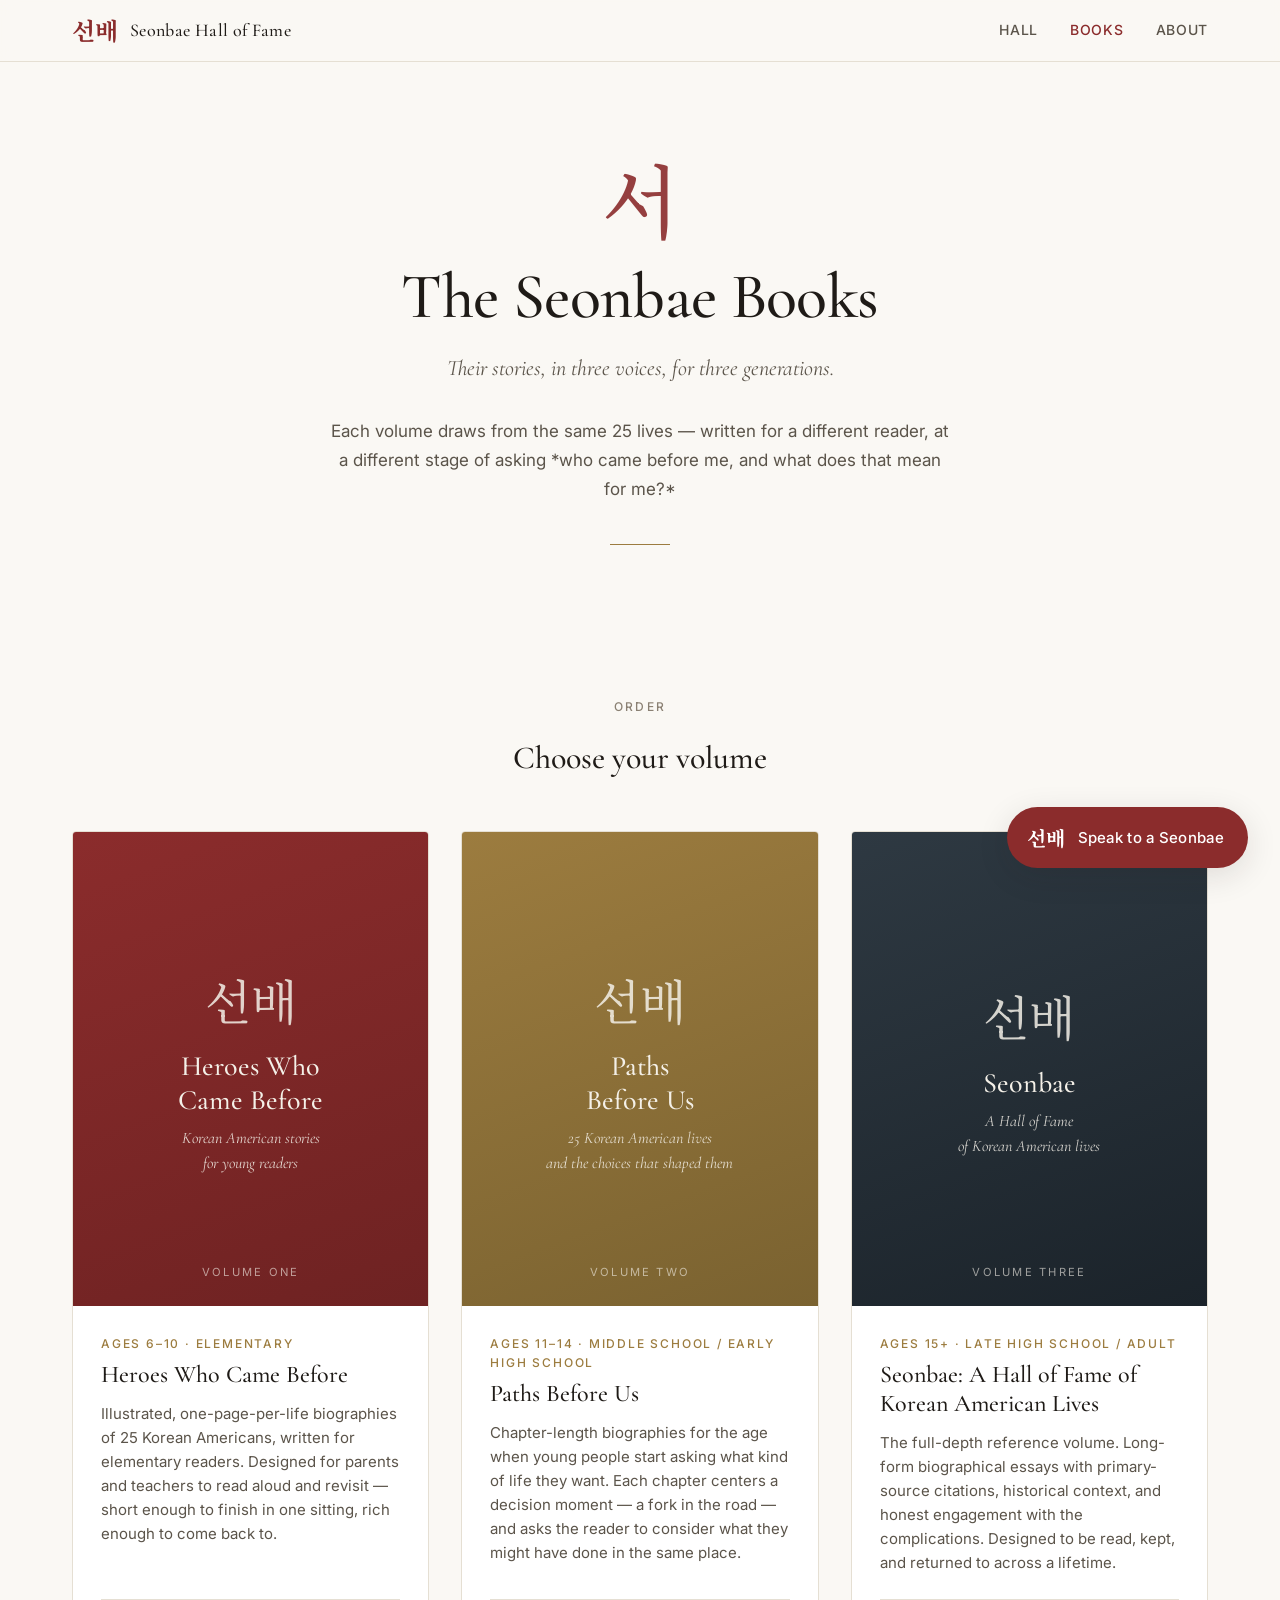
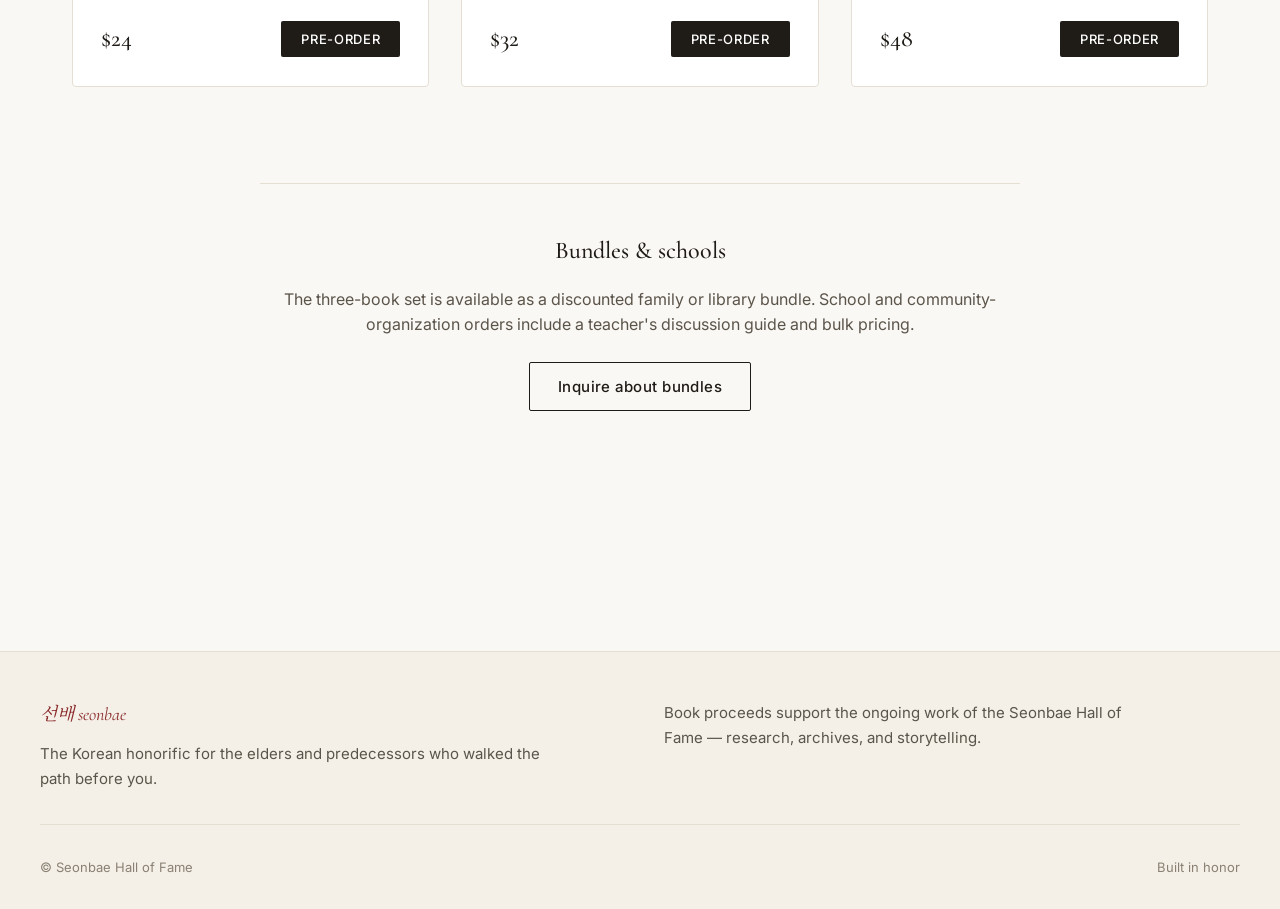
==== books.html @ a03e662c "Add proof-of-concept website: Hall, profiles, books, chat Vanilla HTML/CSS/JS — no build step, deplo" ====
<!DOCTYPE html>
<html lang="en">
<head>
  <meta charset="UTF-8" />
  <meta name="viewport" content="width=device-width, initial-scale=1.0" />
  <title>Books — Seonbae Hall of Fame</title>
  <link rel="preconnect" href="https://fonts.googleapis.com">
  <link rel="preconnect" href="https://fonts.gstatic.com" crossorigin>
  <link href="https://fonts.googleapis.com/css2?family=Cormorant+Garamond:wght@400;500;600;700&family=Inter:wght@400;500;600&family=Noto+Serif+KR:wght@500;700&display=swap" rel="stylesheet">
  <link rel="stylesheet" href="css/styles.css" />
</head>
<body>
  <header class="site-header">
    <div class="header-inner">
      <div class="brand">
        <span class="brand-mark">선배</span>
        <span class="brand-name"><a href="index.html">Seonbae Hall of Fame</a></span>
      </div>
      <nav class="nav">
        <a href="index.html">Hall</a>
        <a href="books.html" class="active">Books</a>
        <a href="index.html#about">About</a>
      </nav>
    </div>
  </header>

  <main>
    <section class="hero">
      <div class="hero-mark">서</div>
      <h1 class="hero-title">The Seonbae Books</h1>
      <p class="hero-subtitle">Their stories, in three voices, for three generations.</p>
      <p class="hero-intro">
        Each volume draws from the same 25 lives — written for a different reader, at a different stage of asking *who came before me, and what does that mean for me?*
      </p>
      <hr class="hero-divider" />
    </section>

    <section class="section">
      <div class="section-label">Order</div>
      <h2 class="section-title">Choose your volume</h2>

      <div class="books-grid">
        <article class="book-card">
          <div class="book-cover book-cover-1">
            <div class="book-cover-mark">선배</div>
            <div class="book-cover-title">Heroes Who<br/>Came Before</div>
            <div class="book-cover-subtitle">Korean American stories<br/>for young readers</div>
            <div class="book-cover-volume">Volume One</div>
          </div>
          <div class="book-body">
            <div class="book-audience">Ages 6–10 · Elementary</div>
            <h3 class="book-title">Heroes Who Came Before</h3>
            <p class="book-description">
              Illustrated, one-page-per-life biographies of 25 Korean Americans, written for elementary readers. Designed for parents and teachers to read aloud and revisit — short enough to finish in one sitting, rich enough to come back to.
            </p>
            <div class="book-footer">
              <div class="book-price">$24</div>
              <button class="book-buy" onclick="alert('Pre-order coming soon. This is a proof-of-concept demo.')">Pre-order</button>
            </div>
          </div>
        </article>

        <article class="book-card">
          <div class="book-cover book-cover-2">
            <div class="book-cover-mark">선배</div>
            <div class="book-cover-title">Paths<br/>Before Us</div>
            <div class="book-cover-subtitle">25 Korean American lives<br/>and the choices that shaped them</div>
            <div class="book-cover-volume">Volume Two</div>
          </div>
          <div class="book-body">
            <div class="book-audience">Ages 11–14 · Middle school / Early high school</div>
            <h3 class="book-title">Paths Before Us</h3>
            <p class="book-description">
              Chapter-length biographies for the age when young people start asking what kind of life they want. Each chapter centers a decision moment — a fork in the road — and asks the reader to consider what they might have done in the same place.
            </p>
            <div class="book-footer">
              <div class="book-price">$32</div>
              <button class="book-buy" onclick="alert('Pre-order coming soon. This is a proof-of-concept demo.')">Pre-order</button>
            </div>
          </div>
        </article>

        <article class="book-card">
          <div class="book-cover book-cover-3">
            <div class="book-cover-mark">선배</div>
            <div class="book-cover-title">Seonbae</div>
            <div class="book-cover-subtitle">A Hall of Fame<br/>of Korean American lives</div>
            <div class="book-cover-volume">Volume Three</div>
          </div>
          <div class="book-body">
            <div class="book-audience">Ages 15+ · Late high school / Adult</div>
            <h3 class="book-title">Seonbae: A Hall of Fame of Korean American Lives</h3>
            <p class="book-description">
              The full-depth reference volume. Long-form biographical essays with primary-source citations, historical context, and honest engagement with the complications. Designed to be read, kept, and returned to across a lifetime.
            </p>
            <div class="book-footer">
              <div class="book-price">$48</div>
              <button class="book-buy" onclick="alert('Pre-order coming soon. This is a proof-of-concept demo.')">Pre-order</button>
            </div>
          </div>
        </article>
      </div>
    </section>

    <section class="section" style="padding-top:0;">
      <div style="max-width:760px;margin:0 auto;text-align:center;padding:3rem 0;border-top:1px solid var(--border);">
        <h2 class="section-title" style="font-size:1.5rem;margin-bottom:1rem;">Bundles & schools</h2>
        <p style="color:var(--text-secondary);margin-bottom:1.5rem;">
          The three-book set is available as a discounted family or library bundle. School and community-organization orders include a teacher's discussion guide and bulk pricing.
        </p>
        <button class="btn btn-outline" onclick="alert('Bundle and bulk inquiry form coming soon. This is a proof-of-concept demo.')">Inquire about bundles</button>
      </div>
    </section>
  </main>

  <footer class="site-footer">
    <div class="footer-inner">
      <div>
        <div class="footer-meaning">선배 <em>seonbae</em></div>
        <p class="footer-about">
          The Korean honorific for the elders and predecessors who walked the path before you.
        </p>
      </div>
      <div>
        <p class="footer-about">
          Book proceeds support the ongoing work of the Seonbae Hall of Fame — research, archives, and storytelling.
        </p>
      </div>
    </div>
    <div class="footer-bottom">
      <span>© Seonbae Hall of Fame</span>
      <span>Built in honor</span>
    </div>
  </footer>

  <script src="js/dom.js"></script>
  <script src="js/profiles-data.js"></script>
  <script src="js/chat-data.js"></script>
  <script src="js/chat.js"></script>
</body>
</html>
---- css/styles.css ----
/* Seonbae Hall of Fame — main stylesheet */

:root {
  --bg: #FAF8F4;
  --bg-card: #FFFFFF;
  --bg-elevated: #F4F0E8;
  --text-primary: #1F1B17;
  --text-secondary: #5B544A;
  --text-tertiary: #8A8073;
  --accent: #8B2C2C;
  --accent-soft: #B8856D;
  --gold: #9C7C3F;
  --gold-soft: #C7A867;
  --border: #E5DFD3;
  --border-strong: #C9C0AE;
  --shadow: 0 2px 8px rgba(31, 27, 23, 0.06);
  --shadow-strong: 0 8px 32px rgba(31, 27, 23, 0.12);

  --serif: 'Cormorant Garamond', 'Noto Serif KR', Georgia, serif;
  --sans: 'Inter', -apple-system, BlinkMacSystemFont, 'Helvetica Neue', sans-serif;
  --korean: 'Noto Serif KR', 'Cormorant Garamond', serif;

  --container-max: 1200px;
  --container-narrow: 760px;
}

* {
  box-sizing: border-box;
  margin: 0;
  padding: 0;
}

html {
  scroll-behavior: smooth;
}

body {
  background: var(--bg);
  color: var(--text-primary);
  font-family: var(--sans);
  font-size: 16px;
  line-height: 1.6;
  -webkit-font-smoothing: antialiased;
}

a {
  color: var(--accent);
  text-decoration: none;
  transition: color 0.2s ease;
}

a:hover {
  color: var(--gold);
}

img {
  max-width: 100%;
  display: block;
}

/* ===================
   Header / Navigation
   =================== */

.site-header {
  position: sticky;
  top: 0;
  z-index: 10;
  background: rgba(250, 248, 244, 0.92);
  backdrop-filter: blur(8px);
  border-bottom: 1px solid var(--border);
}

.header-inner {
  max-width: var(--container-max);
  margin: 0 auto;
  padding: 1rem 2rem;
  display: flex;
  align-items: center;
  justify-content: space-between;
}

.brand {
  display: flex;
  align-items: center;
  gap: 0.75rem;
}

.brand-mark {
  font-family: var(--korean);
  font-size: 1.5rem;
  font-weight: 700;
  color: var(--accent);
  line-height: 1;
}

.brand-name {
  font-family: var(--serif);
  font-weight: 500;
  font-size: 1.125rem;
  letter-spacing: 0.02em;
  color: var(--text-primary);
}

.brand-name a {
  color: inherit;
}

.nav {
  display: flex;
  gap: 2rem;
  align-items: center;
}

.nav a {
  font-size: 0.875rem;
  font-weight: 500;
  letter-spacing: 0.05em;
  text-transform: uppercase;
  color: var(--text-secondary);
}

.nav a:hover,
.nav a.active {
  color: var(--accent);
}

/* ===========
   Hero / page
   =========== */

.hero {
  text-align: center;
  padding: 6rem 2rem 4rem;
  max-width: var(--container-narrow);
  margin: 0 auto;
  position: relative;
}

.hero-mark {
  font-family: var(--korean);
  font-size: 5rem;
  font-weight: 500;
  color: var(--accent);
  opacity: 0.9;
  line-height: 1;
  margin-bottom: 1.5rem;
  display: inline-block;
}

.hero-title {
  font-family: var(--serif);
  font-size: clamp(2.5rem, 5vw, 4rem);
  font-weight: 500;
  line-height: 1.1;
  letter-spacing: -0.01em;
  color: var(--text-primary);
  margin-bottom: 1.25rem;
}

.hero-subtitle {
  font-family: var(--serif);
  font-style: italic;
  font-size: 1.375rem;
  color: var(--text-secondary);
  line-height: 1.5;
  margin-bottom: 2rem;
  font-weight: 400;
}

.hero-intro {
  font-size: 1.0625rem;
  color: var(--text-secondary);
  line-height: 1.7;
  max-width: 620px;
  margin: 0 auto;
}

.hero-divider {
  display: block;
  width: 60px;
  height: 1px;
  background: var(--gold);
  margin: 2.5rem auto;
  border: none;
}

/* ============
   Profile grid
   ============ */

.section {
  max-width: var(--container-max);
  margin: 0 auto;
  padding: 3rem 2rem 6rem;
}

.section-label {
  font-family: var(--sans);
  font-size: 0.75rem;
  letter-spacing: 0.18em;
  text-transform: uppercase;
  color: var(--text-tertiary);
  text-align: center;
  margin-bottom: 1rem;
  font-weight: 500;
}

.section-title {
  font-family: var(--serif);
  font-size: 2rem;
  font-weight: 500;
  text-align: center;
  margin-bottom: 3rem;
  color: var(--text-primary);
}

.profile-grid {
  display: grid;
  grid-template-columns: repeat(auto-fill, minmax(320px, 1fr));
  gap: 1.5rem;
}

.profile-card {
  background: var(--bg-card);
  border: 1px solid var(--border);
  border-radius: 4px;
  padding: 2rem 1.75rem;
  transition: transform 0.25s ease, border-color 0.25s ease, box-shadow 0.25s ease;
  display: flex;
  flex-direction: column;
  cursor: pointer;
  position: relative;
}

.profile-card::before {
  content: '';
  position: absolute;
  top: 0;
  left: 0;
  right: 0;
  height: 2px;
  background: var(--gold);
  opacity: 0;
  transition: opacity 0.25s ease;
}

.profile-card:hover {
  transform: translateY(-3px);
  border-color: var(--gold-soft);
  box-shadow: var(--shadow-strong);
}

.profile-card:hover::before {
  opacity: 1;
}

.card-name {
  font-family: var(--serif);
  font-size: 1.625rem;
  font-weight: 500;
  line-height: 1.15;
  color: var(--text-primary);
  margin-bottom: 0.25rem;
}

.card-korean {
  font-family: var(--korean);
  font-size: 1rem;
  color: var(--text-tertiary);
  margin-bottom: 0.75rem;
  font-weight: 500;
}

.card-meta {
  display: flex;
  gap: 0.75rem;
  align-items: center;
  font-size: 0.8125rem;
  color: var(--text-tertiary);
  margin-bottom: 1rem;
  letter-spacing: 0.02em;
}

.card-dates {
  font-variant-numeric: tabular-nums;
}

.card-meta-divider {
  color: var(--border-strong);
}

.card-frame {
  font-family: var(--serif);
  font-style: italic;
  font-size: 1.0625rem;
  line-height: 1.5;
  color: var(--text-secondary);
  flex-grow: 1;
}

.card-memoriam {
  display: inline-flex;
  align-items: center;
  gap: 0.4rem;
  font-size: 0.7rem;
  letter-spacing: 0.15em;
  text-transform: uppercase;
  color: var(--accent);
  margin-top: 1.25rem;
  padding-top: 1rem;
  border-top: 1px solid var(--border);
  font-weight: 500;
}

.card-memoriam::before {
  content: '†';
  font-size: 0.875rem;
}

/* ===============
   Filter / search
   =============== */

.filters {
  display: flex;
  gap: 0.5rem;
  flex-wrap: wrap;
  justify-content: center;
  margin-bottom: 2.5rem;
}

.filter-btn {
  background: transparent;
  border: 1px solid var(--border-strong);
  padding: 0.5rem 1.125rem;
  font-family: var(--sans);
  font-size: 0.8125rem;
  letter-spacing: 0.05em;
  color: var(--text-secondary);
  cursor: pointer;
  border-radius: 20px;
  transition: all 0.2s ease;
}

.filter-btn:hover {
  border-color: var(--gold);
  color: var(--accent);
}

.filter-btn.active {
  background: var(--accent);
  color: var(--bg-card);
  border-color: var(--accent);
}

/* ============
   Profile page
   ============ */

.profile-page {
  max-width: var(--container-narrow);
  margin: 0 auto;
  padding: 4rem 2rem 6rem;
}

.profile-header {
  text-align: center;
  margin-bottom: 3rem;
  padding-bottom: 2.5rem;
  border-bottom: 1px solid var(--border);
}

.profile-header .hero-mark {
  font-size: 3rem;
  margin-bottom: 1rem;
}

.profile-name {
  font-family: var(--serif);
  font-size: clamp(2.25rem, 5vw, 3.25rem);
  font-weight: 500;
  line-height: 1.1;
  margin-bottom: 0.5rem;
  color: var(--text-primary);
}

.profile-korean {
  font-family: var(--korean);
  font-size: 1.5rem;
  color: var(--text-secondary);
  margin-bottom: 1.5rem;
  font-weight: 500;
}

.profile-meta {
  display: inline-flex;
  align-items: center;
  gap: 0.75rem;
  font-family: var(--sans);
  font-size: 0.875rem;
  color: var(--text-tertiary);
  letter-spacing: 0.04em;
}

.profile-meta-divider {
  color: var(--border-strong);
}

.profile-memoriam {
  margin-top: 1.5rem;
  font-family: var(--serif);
  font-style: italic;
  color: var(--accent);
  font-size: 1rem;
  letter-spacing: 0.05em;
}

.profile-memoriam::before {
  content: '†  ';
}

.profile-content {
  font-size: 1.0625rem;
  line-height: 1.75;
  color: var(--text-primary);
}

.profile-content h1 {
  display: none;
}

.profile-content h2 {
  font-family: var(--serif);
  font-size: 1.5rem;
  font-weight: 600;
  color: var(--text-primary);
  margin: 2.5rem 0 1rem;
  padding-bottom: 0.5rem;
  border-bottom: 1px solid var(--border);
}

.profile-content h2:first-of-type {
  margin-top: 0;
}

.profile-content p {
  margin-bottom: 1.25rem;
}

.profile-content ul {
  margin-bottom: 1.25rem;
  padding-left: 1.25rem;
}

.profile-content li {
  margin-bottom: 0.5rem;
}

.profile-content blockquote {
  border-left: 3px solid var(--gold);
  padding-left: 1.25rem;
  margin: 1.5rem 0;
  font-style: italic;
  color: var(--text-secondary);
}

.profile-content em {
  font-style: italic;
  color: var(--text-secondary);
}

.profile-content strong {
  font-weight: 600;
}

.profile-content a {
  color: var(--accent);
  text-decoration: underline;
  text-decoration-color: var(--border-strong);
  text-underline-offset: 3px;
}

.profile-content a:hover {
  text-decoration-color: var(--accent);
}

.profile-content .profile-memoriam-inline {
  display: none;
}

.profile-nav-back {
  display: inline-flex;
  align-items: center;
  gap: 0.5rem;
  font-family: var(--sans);
  font-size: 0.875rem;
  color: var(--text-secondary);
  margin-bottom: 2rem;
}

.profile-nav-back::before {
  content: '←';
}

.profile-cta {
  margin-top: 4rem;
  padding: 2rem;
  background: var(--bg-elevated);
  border: 1px solid var(--border);
  border-radius: 4px;
  text-align: center;
}

.profile-cta h3 {
  font-family: var(--serif);
  font-size: 1.5rem;
  font-weight: 500;
  margin-bottom: 0.75rem;
}

.profile-cta p {
  color: var(--text-secondary);
  margin-bottom: 1.5rem;
  max-width: 520px;
  margin-left: auto;
  margin-right: auto;
}

/* ==============
   Buttons
   ============== */

.btn {
  display: inline-block;
  padding: 0.875rem 1.75rem;
  font-family: var(--sans);
  font-size: 0.9375rem;
  font-weight: 500;
  letter-spacing: 0.03em;
  border-radius: 2px;
  transition: all 0.2s ease;
  cursor: pointer;
  border: none;
  text-align: center;
}

.btn-primary {
  background: var(--accent);
  color: var(--bg-card);
}

.btn-primary:hover {
  background: #6E2222;
  color: var(--bg-card);
}

.btn-outline {
  background: transparent;
  border: 1px solid var(--text-primary);
  color: var(--text-primary);
}

.btn-outline:hover {
  background: var(--text-primary);
  color: var(--bg-card);
}

/* ==============
   Books page
   ============== */

.books-grid {
  display: grid;
  grid-template-columns: repeat(auto-fit, minmax(300px, 1fr));
  gap: 2rem;
  margin-top: 2rem;
}

.book-card {
  background: var(--bg-card);
  border: 1px solid var(--border);
  padding: 0;
  overflow: hidden;
  border-radius: 4px;
  display: flex;
  flex-direction: column;
  transition: transform 0.25s ease, box-shadow 0.25s ease;
}

.book-card:hover {
  transform: translateY(-4px);
  box-shadow: var(--shadow-strong);
}

.book-cover {
  aspect-ratio: 3 / 4;
  display: flex;
  flex-direction: column;
  justify-content: center;
  align-items: center;
  padding: 2rem;
  text-align: center;
  position: relative;
  color: #F4F0E8;
}

.book-cover-1 {
  background: linear-gradient(160deg, #8B2C2C 0%, #6E2222 100%);
}

.book-cover-2 {
  background: linear-gradient(160deg, #9C7C3F 0%, #7A6230 100%);
}

.book-cover-3 {
  background: linear-gradient(160deg, #2E3942 0%, #1B232A 100%);
}

.book-cover-mark {
  font-family: var(--korean);
  font-size: 3rem;
  opacity: 0.85;
  margin-bottom: 0.75rem;
}

.book-cover-title {
  font-family: var(--serif);
  font-size: 1.75rem;
  font-weight: 500;
  line-height: 1.2;
  margin-bottom: 0.5rem;
}

.book-cover-subtitle {
  font-family: var(--serif);
  font-style: italic;
  font-size: 1rem;
  opacity: 0.85;
}

.book-cover-volume {
  position: absolute;
  bottom: 1.5rem;
  font-family: var(--sans);
  font-size: 0.7rem;
  letter-spacing: 0.2em;
  text-transform: uppercase;
  opacity: 0.6;
}

.book-body {
  padding: 1.75rem;
  flex-grow: 1;
  display: flex;
  flex-direction: column;
}

.book-audience {
  font-family: var(--sans);
  font-size: 0.75rem;
  letter-spacing: 0.15em;
  text-transform: uppercase;
  color: var(--gold);
  margin-bottom: 0.5rem;
  font-weight: 500;
}

.book-title {
  font-family: var(--serif);
  font-size: 1.5rem;
  font-weight: 500;
  line-height: 1.2;
  margin-bottom: 0.75rem;
  color: var(--text-primary);
}

.book-description {
  font-size: 0.9375rem;
  color: var(--text-secondary);
  line-height: 1.6;
  margin-bottom: 1.5rem;
  flex-grow: 1;
}

.book-footer {
  display: flex;
  justify-content: space-between;
  align-items: center;
  border-top: 1px solid var(--border);
  padding-top: 1.25rem;
  margin-top: auto;
}

.book-price {
  font-family: var(--serif);
  font-size: 1.5rem;
  font-weight: 500;
  color: var(--text-primary);
}

.book-buy {
  background: var(--text-primary);
  color: var(--bg-card);
  padding: 0.625rem 1.25rem;
  font-family: var(--sans);
  font-size: 0.8125rem;
  font-weight: 500;
  letter-spacing: 0.05em;
  text-transform: uppercase;
  border: none;
  cursor: pointer;
  border-radius: 2px;
  transition: background 0.2s ease;
}

.book-buy:hover {
  background: var(--accent);
}

/* ==============
   Footer
   ============== */

.site-footer {
  border-top: 1px solid var(--border);
  background: var(--bg-elevated);
  padding: 3rem 2rem 2rem;
  margin-top: 6rem;
}

.footer-inner {
  max-width: var(--container-max);
  margin: 0 auto;
  display: grid;
  grid-template-columns: 1fr 1fr;
  gap: 3rem;
}

.footer-about {
  font-size: 0.9375rem;
  color: var(--text-secondary);
  line-height: 1.7;
  max-width: 500px;
}

.footer-meaning {
  font-family: var(--serif);
  font-style: italic;
  font-size: 1.125rem;
  color: var(--accent);
  margin-bottom: 0.75rem;
}

.footer-bottom {
  max-width: var(--container-max);
  margin: 2rem auto 0;
  padding-top: 2rem;
  border-top: 1px solid var(--border);
  font-size: 0.8125rem;
  color: var(--text-tertiary);
  display: flex;
  justify-content: space-between;
}

/* ==============
   Chat widget
   ============== */

.chat-fab {
  position: fixed;
  bottom: 2rem;
  right: 2rem;
  z-index: 100;
  background: var(--accent);
  color: var(--bg-card);
  border: none;
  padding: 1rem 1.5rem 1rem 1.25rem;
  border-radius: 32px;
  box-shadow: var(--shadow-strong);
  cursor: pointer;
  display: flex;
  align-items: center;
  gap: 0.75rem;
  font-family: var(--sans);
  font-size: 0.9375rem;
  font-weight: 500;
  letter-spacing: 0.02em;
  transition: transform 0.2s ease, background 0.2s ease;
}

.chat-fab:hover {
  transform: translateY(-2px);
  background: #6E2222;
}

.chat-fab-mark {
  font-family: var(--korean);
  font-size: 1.25rem;
  font-weight: 700;
}

.chat-overlay {
  position: fixed;
  inset: 0;
  background: rgba(31, 27, 23, 0.4);
  backdrop-filter: blur(4px);
  z-index: 200;
  display: none;
  justify-content: center;
  align-items: center;
  padding: 2rem;
}

.chat-overlay.active {
  display: flex;
}

.chat-panel {
  background: var(--bg-card);
  width: 100%;
  max-width: 720px;
  max-height: 85vh;
  border-radius: 6px;
  box-shadow: var(--shadow-strong);
  display: flex;
  flex-direction: column;
  overflow: hidden;
}

.chat-header {
  padding: 1.5rem 2rem;
  border-bottom: 1px solid var(--border);
  display: flex;
  justify-content: space-between;
  align-items: center;
  background: var(--bg-elevated);
}

.chat-header-title {
  font-family: var(--serif);
  font-size: 1.375rem;
  font-weight: 500;
  color: var(--text-primary);
}

.chat-header-subtitle {
  font-family: var(--sans);
  font-size: 0.8125rem;
  color: var(--text-tertiary);
  margin-top: 0.25rem;
}

.chat-close {
  background: transparent;
  border: none;
  font-size: 1.5rem;
  color: var(--text-secondary);
  cursor: pointer;
  padding: 0.25rem;
  line-height: 1;
}

.chat-body {
  flex-grow: 1;
  overflow-y: auto;
  padding: 1.5rem 2rem;
}

.chat-disclaimer {
  background: #FBF6E9;
  border: 1px solid #E6D9B5;
  border-radius: 4px;
  padding: 0.875rem 1rem;
  margin-bottom: 1.5rem;
  font-size: 0.8125rem;
  color: var(--text-secondary);
  line-height: 1.5;
}

.chat-disclaimer strong {
  color: var(--gold);
  font-weight: 600;
}

.chat-selector-grid {
  display: grid;
  grid-template-columns: repeat(auto-fill, minmax(180px, 1fr));
  gap: 0.75rem;
}

.chat-selector-card {
  background: var(--bg-elevated);
  border: 1px solid var(--border);
  padding: 1rem;
  text-align: left;
  cursor: pointer;
  border-radius: 4px;
  transition: all 0.2s ease;
  font-family: var(--sans);
}

.chat-selector-card:hover {
  border-color: var(--gold);
  background: var(--bg-card);
}

.chat-selector-name {
  font-family: var(--serif);
  font-size: 1.0625rem;
  font-weight: 500;
  color: var(--text-primary);
  line-height: 1.2;
  margin-bottom: 0.25rem;
}

.chat-selector-meta {
  font-size: 0.75rem;
  color: var(--text-tertiary);
}

.chat-message {
  margin-bottom: 1.25rem;
  display: flex;
  flex-direction: column;
}

.chat-message-user {
  align-items: flex-end;
}

.chat-message-bubble {
  background: var(--bg-elevated);
  padding: 0.875rem 1.125rem;
  border-radius: 12px;
  max-width: 85%;
  font-size: 0.9375rem;
  line-height: 1.55;
  color: var(--text-primary);
}

.chat-message-user .chat-message-bubble {
  background: var(--accent);
  color: var(--bg-card);
}

.chat-message-seonbae .chat-message-bubble {
  background: var(--bg-elevated);
  border: 1px solid var(--border);
}

.chat-message-label {
  font-size: 0.7rem;
  color: var(--text-tertiary);
  letter-spacing: 0.08em;
  text-transform: uppercase;
  margin-bottom: 0.375rem;
  padding: 0 0.25rem;
}

.chat-suggestions {
  display: flex;
  flex-direction: column;
  gap: 0.5rem;
  margin-top: 0.75rem;
  margin-bottom: 1rem;
}

.chat-suggestion {
  background: transparent;
  border: 1px dashed var(--border-strong);
  padding: 0.625rem 0.875rem;
  text-align: left;
  font-family: var(--sans);
  font-size: 0.875rem;
  color: var(--text-secondary);
  cursor: pointer;
  border-radius: 4px;
  transition: all 0.2s ease;
}

.chat-suggestion:hover {
  border-color: var(--gold);
  background: var(--bg-elevated);
  color: var(--text-primary);
}

.chat-input-row {
  display: flex;
  gap: 0.5rem;
  padding: 1rem 2rem 1.5rem;
  border-top: 1px solid var(--border);
  background: var(--bg-card);
}

.chat-input {
  flex-grow: 1;
  padding: 0.75rem 1rem;
  border: 1px solid var(--border-strong);
  border-radius: 22px;
  font-family: var(--sans);
  font-size: 0.9375rem;
  color: var(--text-primary);
  outline: none;
  transition: border-color 0.2s ease;
}

.chat-input:focus {
  border-color: var(--accent);
}

.chat-send {
  background: var(--accent);
  color: var(--bg-card);
  border: none;
  padding: 0.75rem 1.5rem;
  border-radius: 22px;
  font-family: var(--sans);
  font-size: 0.9375rem;
  font-weight: 500;
  cursor: pointer;
  transition: background 0.2s ease;
}

.chat-send:hover {
  background: #6E2222;
}

.chat-change {
  font-family: var(--sans);
  font-size: 0.8125rem;
  color: var(--text-tertiary);
  background: transparent;
  border: none;
  cursor: pointer;
  text-decoration: underline;
  padding: 0;
}

.chat-change:hover {
  color: var(--accent);
}

/* ==============
   Responsive
   ============== */

@media (max-width: 768px) {
  .header-inner {
    padding: 1rem;
    flex-direction: column;
    gap: 1rem;
  }

  .nav {
    gap: 1.25rem;
  }

  .hero {
    padding: 3rem 1.5rem 2rem;
  }

  .hero-mark {
    font-size: 3.5rem;
  }

  .section {
    padding: 2rem 1rem 4rem;
  }

  .profile-grid {
    grid-template-columns: 1fr;
  }

  .footer-inner {
    grid-template-columns: 1fr;
    gap: 2rem;
  }

  .footer-bottom {
    flex-direction: column;
    gap: 0.75rem;
  }

  .chat-fab {
    bottom: 1rem;
    right: 1rem;
    padding: 0.875rem 1.25rem 0.875rem 1rem;
  }

  .chat-fab-label {
    display: none;
  }

  .chat-overlay {
    padding: 0;
  }

  .chat-panel {
    max-height: 100vh;
    height: 100vh;
    border-radius: 0;
  }
}
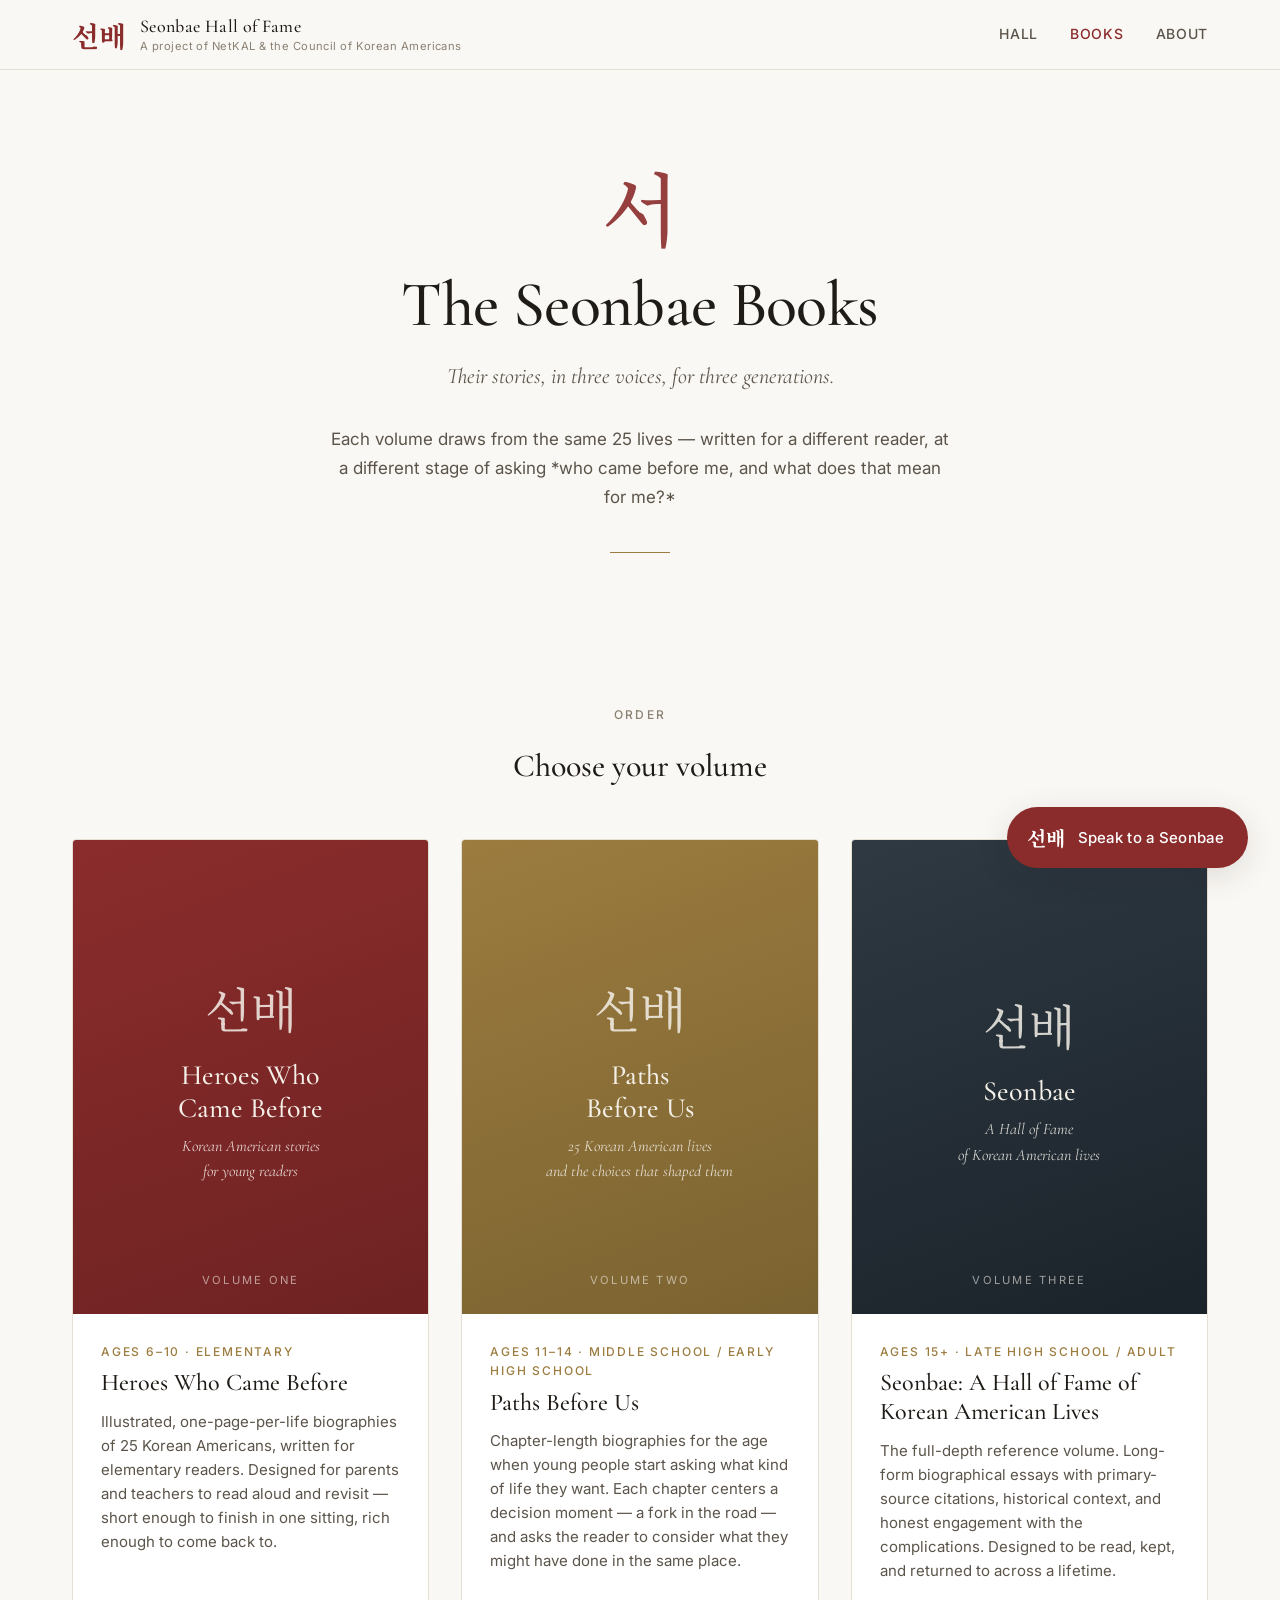
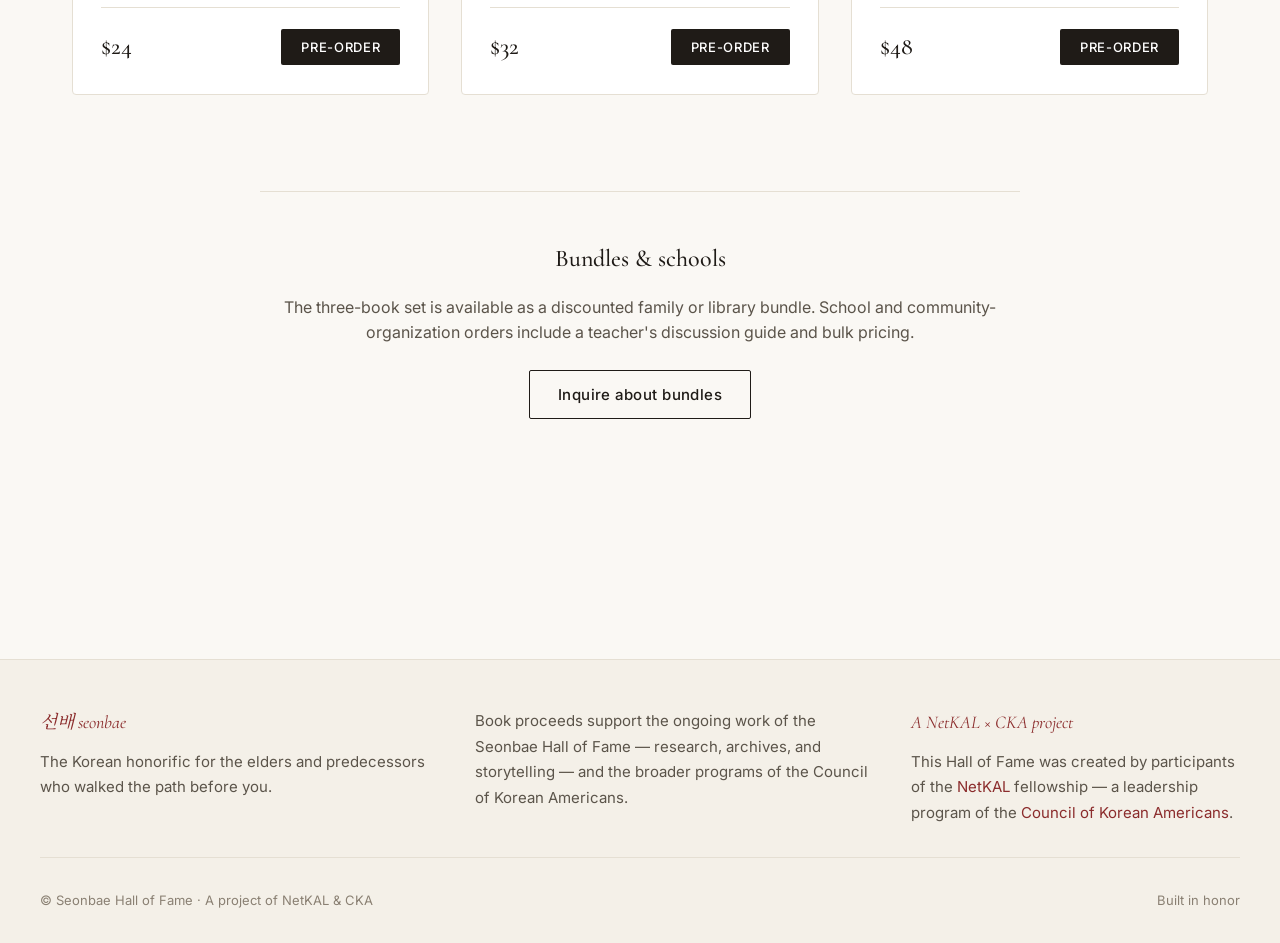
==== commit 9c98c08c: "Add NetKAL/CKA branding, photos, remove red flag sections Branding: - Header brand mark expanded wit" ====
--- a/books.html
+++ b/books.html
@@ -14,7 +14,10 @@
     <div class="header-inner">
       <div class="brand">
         <span class="brand-mark">선배</span>
-        <span class="brand-name"><a href="index.html">Seonbae Hall of Fame</a></span>
+        <div class="brand-text">
+          <div class="brand-name"><a href="index.html">Seonbae Hall of Fame</a></div>
+          <div class="brand-attribution">A project of <a href="https://councilka.org" target="_blank" rel="noopener">NetKAL</a> &amp; the <a href="https://councilka.org" target="_blank" rel="noopener">Council of Korean Americans</a></div>
+        </div>
       </div>
       <nav class="nav">
         <a href="index.html">Hall</a>
@@ -123,12 +126,18 @@
       </div>
       <div>
         <p class="footer-about">
-          Book proceeds support the ongoing work of the Seonbae Hall of Fame — research, archives, and storytelling.
+          Book proceeds support the ongoing work of the Seonbae Hall of Fame — research, archives, and storytelling — and the broader programs of the Council of Korean Americans.
+        </p>
+      </div>
+      <div>
+        <div class="footer-meaning">A NetKAL × CKA project</div>
+        <p class="footer-about">
+          This Hall of Fame was created by participants of the <a href="https://councilka.org" target="_blank" rel="noopener">NetKAL</a> fellowship — a leadership program of the <a href="https://councilka.org" target="_blank" rel="noopener">Council of Korean Americans</a>.
         </p>
       </div>
     </div>
     <div class="footer-bottom">
-      <span>© Seonbae Hall of Fame</span>
+      <span>© Seonbae Hall of Fame · A project of NetKAL &amp; CKA</span>
       <span>Built in honor</span>
     </div>
   </footer>
--- a/css/styles.css
+++ b/css/styles.css
@@ -83,17 +83,24 @@
 .brand {
   display: flex;
   align-items: center;
-  gap: 0.75rem;
+  gap: 0.875rem;
 }
 
 .brand-mark {
   font-family: var(--korean);
-  font-size: 1.5rem;
+  font-size: 1.75rem;
   font-weight: 700;
   color: var(--accent);
   line-height: 1;
 }
 
+.brand-text {
+  display: flex;
+  flex-direction: column;
+  gap: 0.125rem;
+  line-height: 1.2;
+}
+
 .brand-name {
   font-family: var(--serif);
   font-weight: 500;
@@ -104,6 +111,26 @@
 
 .brand-name a {
   color: inherit;
+}
+
+.brand-attribution {
+  font-family: var(--sans);
+  font-size: 0.7rem;
+  letter-spacing: 0.04em;
+  color: var(--text-tertiary);
+  font-weight: 400;
+}
+
+.brand-attribution a {
+  color: var(--text-tertiary);
+  text-decoration: none;
+  border-bottom: 1px solid transparent;
+  transition: border-color 0.2s ease, color 0.2s ease;
+}
+
+.brand-attribution a:hover {
+  color: var(--accent);
+  border-bottom-color: var(--accent);
 }
 
 .nav {
@@ -225,12 +252,53 @@
   background: var(--bg-card);
   border: 1px solid var(--border);
   border-radius: 4px;
-  padding: 2rem 1.75rem;
+  padding: 0;
   transition: transform 0.25s ease, border-color 0.25s ease, box-shadow 0.25s ease;
   display: flex;
   flex-direction: column;
   cursor: pointer;
   position: relative;
+  overflow: hidden;
+}
+
+.card-image {
+  width: 100%;
+  aspect-ratio: 4 / 3;
+  background: var(--bg-elevated);
+  overflow: hidden;
+  position: relative;
+  flex-shrink: 0;
+}
+
+.card-image img {
+  width: 100%;
+  height: 100%;
+  object-fit: cover;
+  object-position: center 25%;
+  display: block;
+  filter: saturate(0.92);
+}
+
+.card-image-placeholder {
+  width: 100%;
+  height: 100%;
+  display: flex;
+  align-items: center;
+  justify-content: center;
+  background: linear-gradient(135deg, #B8856D 0%, #9C7C3F 100%);
+  color: rgba(250, 248, 244, 0.92);
+  font-family: var(--korean);
+  font-size: 4.5rem;
+  font-weight: 500;
+  letter-spacing: -0.02em;
+  text-shadow: 0 2px 8px rgba(0, 0, 0, 0.15);
+}
+
+.card-body {
+  padding: 1.75rem 1.75rem 2rem;
+  display: flex;
+  flex-direction: column;
+  flex-grow: 1;
 }
 
 .profile-card::before {
@@ -371,9 +439,52 @@
   border-bottom: 1px solid var(--border);
 }
 
+.profile-portrait {
+  width: 220px;
+  height: 260px;
+  margin: 0 auto 2rem;
+  background: var(--bg-elevated);
+  overflow: hidden;
+  border: 1px solid var(--border);
+  border-radius: 2px;
+  box-shadow: var(--shadow);
+}
+
+.profile-portrait img {
+  width: 100%;
+  height: 100%;
+  object-fit: cover;
+  object-position: center 20%;
+  display: block;
+  filter: saturate(0.95);
+}
+
+.profile-portrait-placeholder {
+  width: 100%;
+  height: 100%;
+  display: flex;
+  align-items: center;
+  justify-content: center;
+  background: linear-gradient(135deg, #B8856D 0%, #9C7C3F 100%);
+  color: rgba(250, 248, 244, 0.92);
+  font-family: var(--korean);
+  font-size: 6.5rem;
+  font-weight: 500;
+  text-shadow: 0 2px 12px rgba(0, 0, 0, 0.2);
+}
+
+.profile-image-note {
+  font-family: var(--sans);
+  font-size: 0.75rem;
+  font-style: italic;
+  color: var(--text-tertiary);
+  margin: -1.25rem auto 1.5rem;
+  max-width: 280px;
+}
+
 .profile-header .hero-mark {
-  font-size: 3rem;
-  margin-bottom: 1rem;
+  font-size: 2.5rem;
+  margin-bottom: 0.75rem;
 }
 
 .profile-name {
@@ -733,8 +844,8 @@
   max-width: var(--container-max);
   margin: 0 auto;
   display: grid;
-  grid-template-columns: 1fr 1fr;
-  gap: 3rem;
+  grid-template-columns: 1.2fr 1.2fr 1fr;
+  gap: 2.5rem;
 }
 
 .footer-about {
@@ -1074,7 +1185,7 @@
 
   .footer-inner {
     grid-template-columns: 1fr;
-    gap: 2rem;
+    gap: 2.5rem;
   }
 
   .footer-bottom {
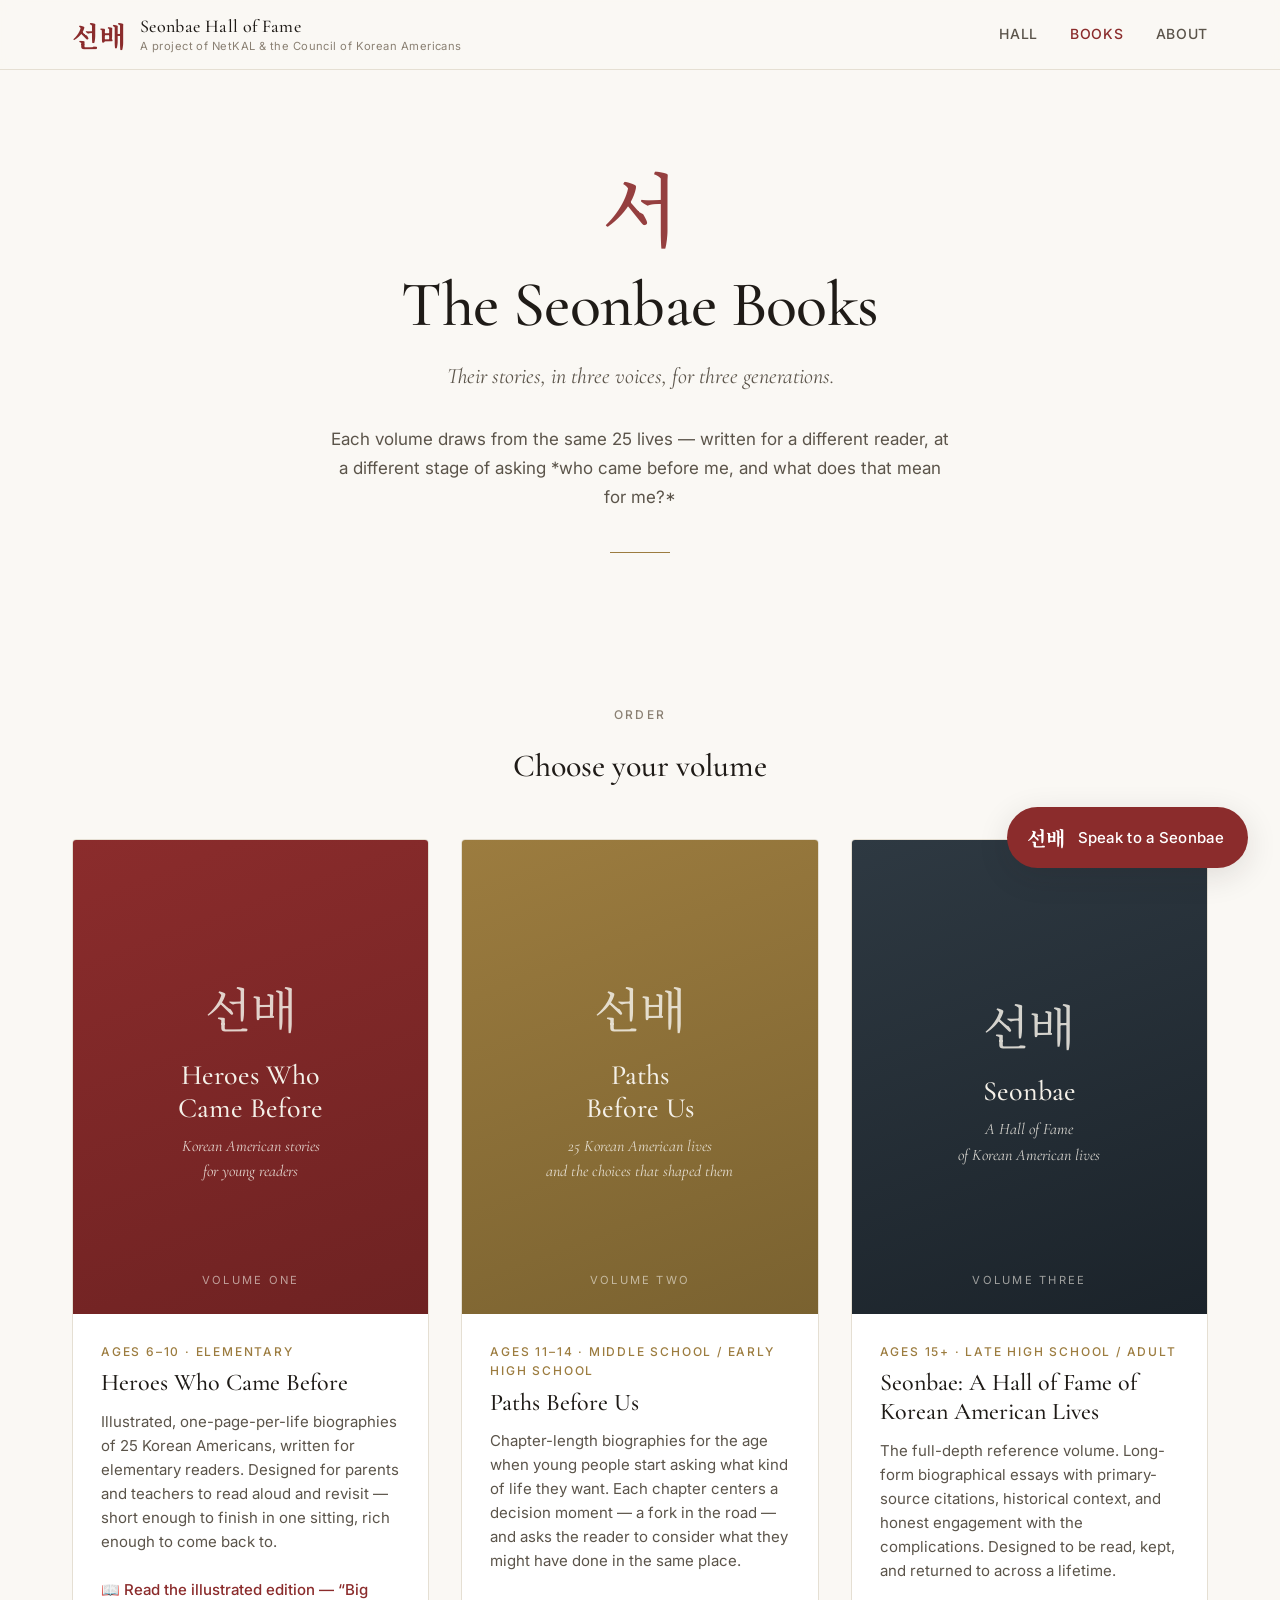
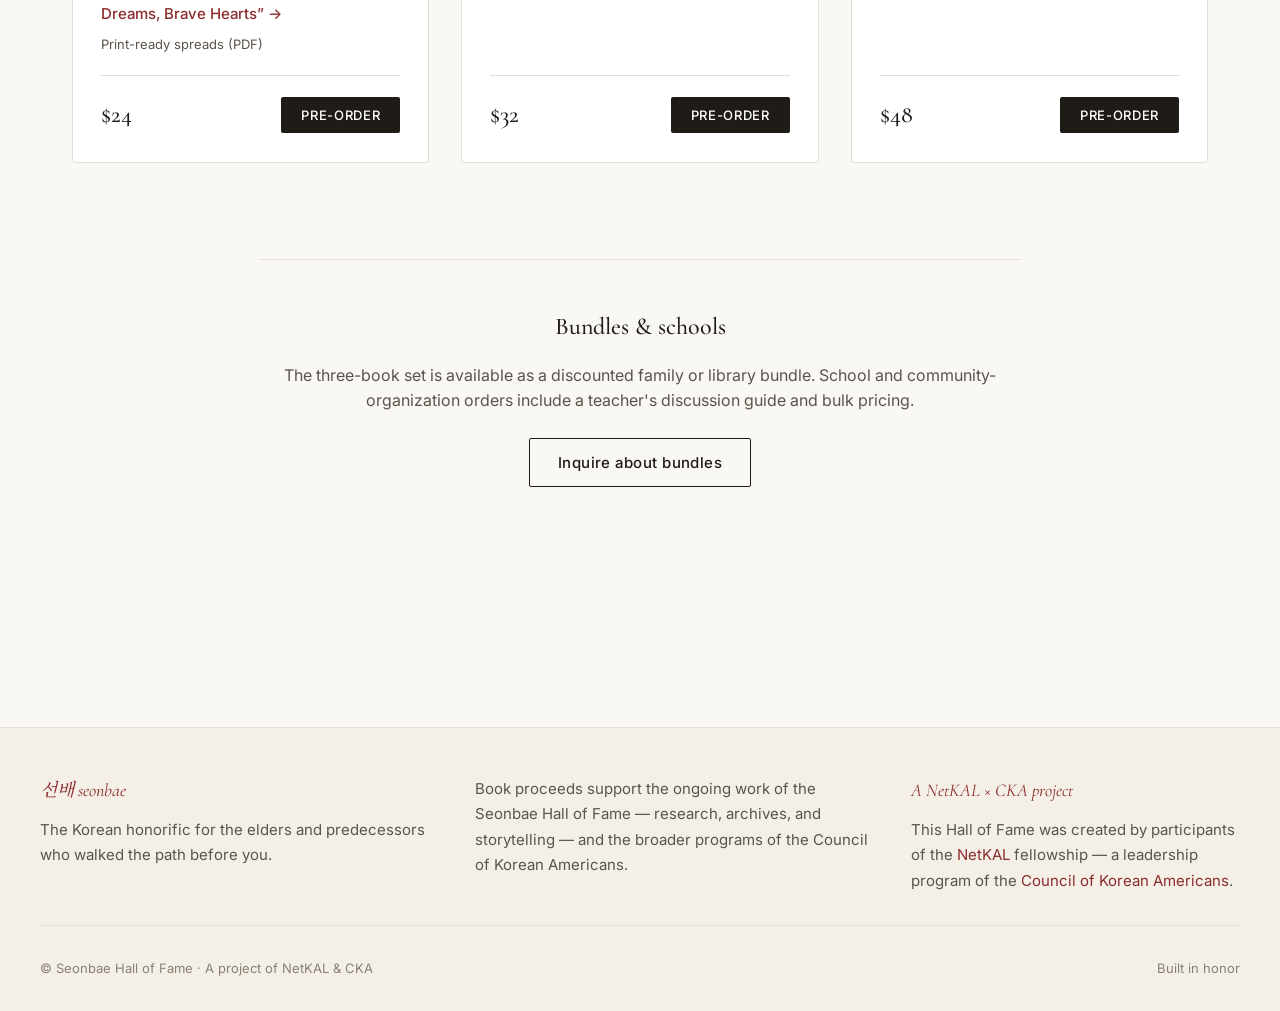
==== commit 8a2ffa7f: "Link the children's book on the Books page Add "Read the illustrated edition" (anthology) and "Print" ====
--- a/books.html
+++ b/books.html
@@ -56,6 +56,8 @@
             <p class="book-description">
               Illustrated, one-page-per-life biographies of 25 Korean Americans, written for elementary readers. Designed for parents and teachers to read aloud and revisit — short enough to finish in one sitting, rich enough to come back to.
             </p>
+            <a class="book-read" href="https://github.com/DaeYi/NetKAL/blob/main/childrens-book/anthology.md" target="_blank" rel="noopener">📖 Read the illustrated edition — “Big Dreams, Brave Hearts” →</a>
+            <a class="book-read book-read-sub" href="https://github.com/DaeYi/NetKAL/blob/main/childrens-book/art/book-spreads.pdf" target="_blank" rel="noopener">Print-ready spreads (PDF)</a>
             <div class="book-footer">
               <div class="book-price">$24</div>
               <button class="book-buy" onclick="alert('Pre-order coming soon. This is a proof-of-concept demo.')">Pre-order</button>
--- a/css/styles.css
+++ b/css/styles.css
@@ -829,6 +829,31 @@
   background: var(--accent);
 }
 
+.book-read {
+  display: inline-flex;
+  align-items: center;
+  gap: 0.4rem;
+  font-family: var(--sans);
+  font-size: 0.9375rem;
+  font-weight: 500;
+  color: var(--accent);
+  text-decoration: none;
+  margin-bottom: 1.25rem;
+  transition: gap 0.2s ease;
+}
+
+.book-read:hover {
+  gap: 0.7rem;
+  text-decoration: underline;
+}
+
+.book-read-sub {
+  font-size: 0.8125rem;
+  font-weight: 400;
+  color: var(--text-secondary);
+  margin-top: -0.75rem;
+}
+
 /* ==============
    Footer
    ============== */
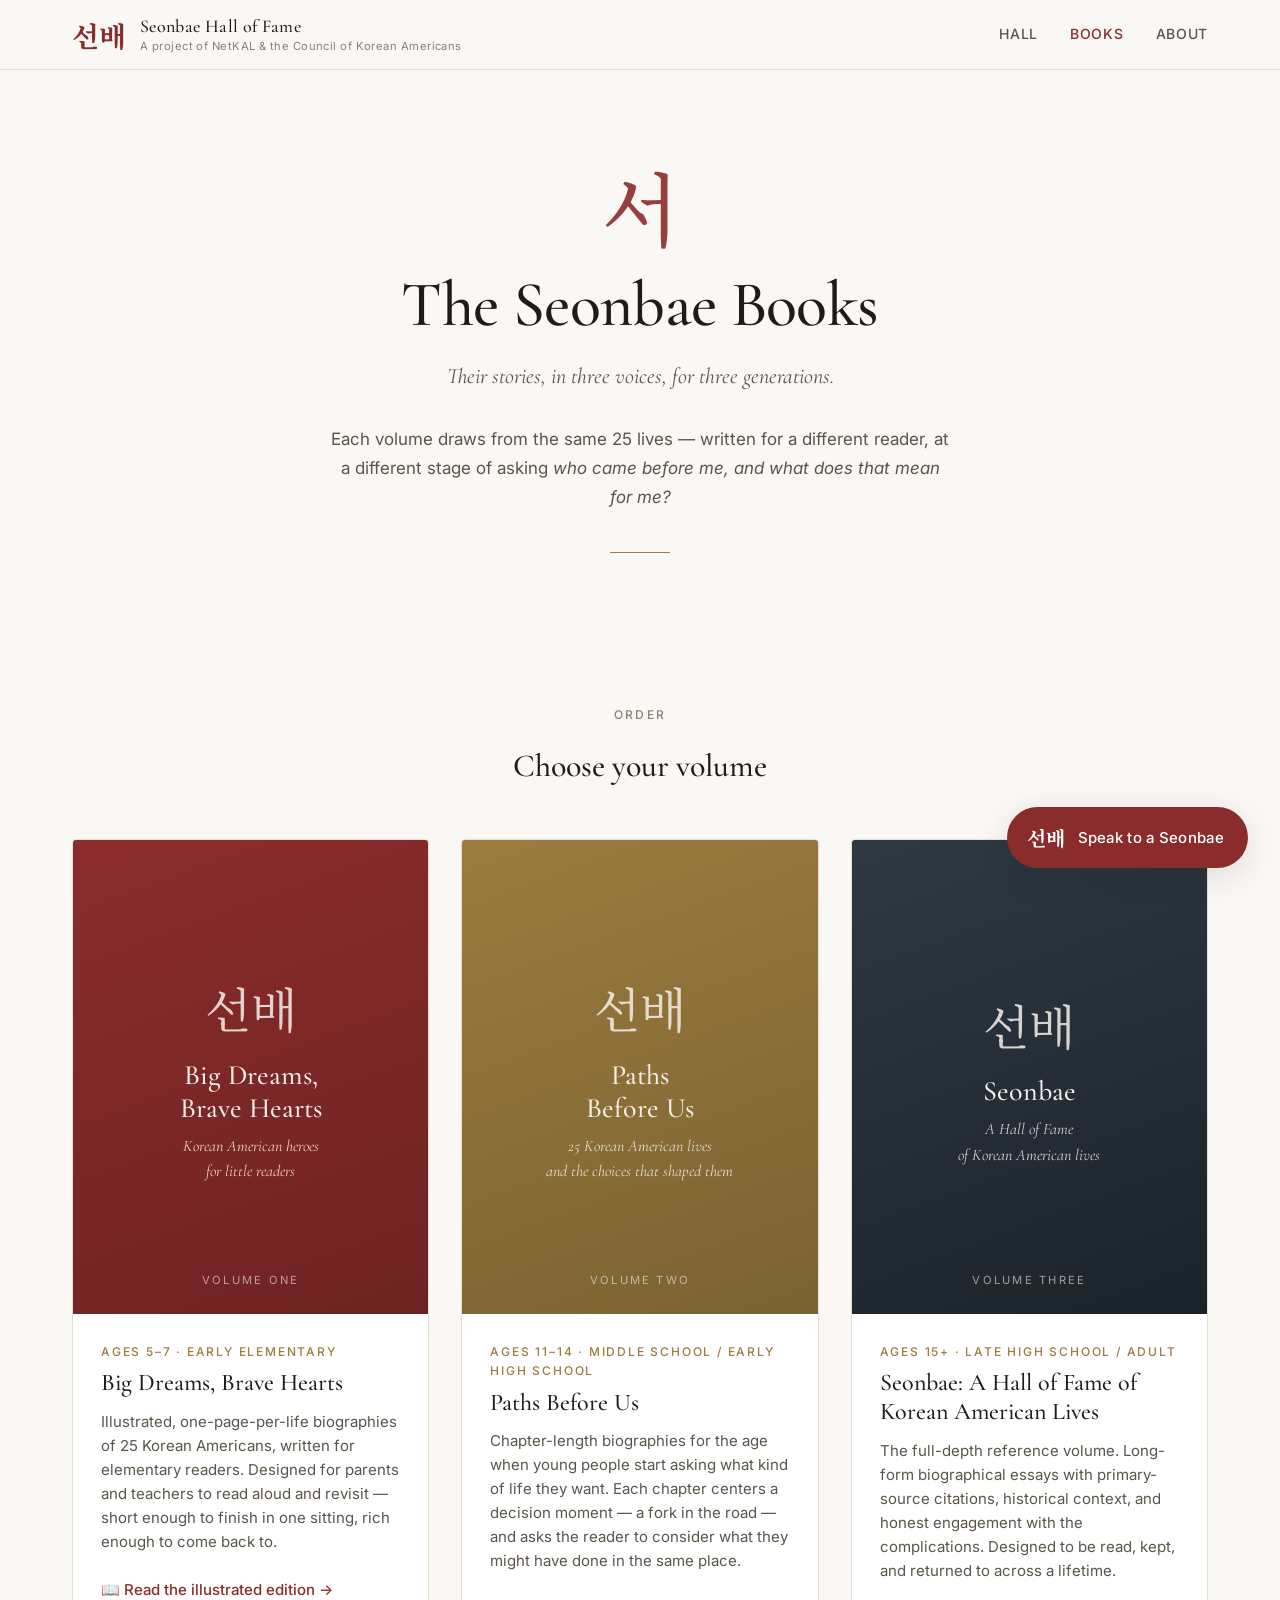
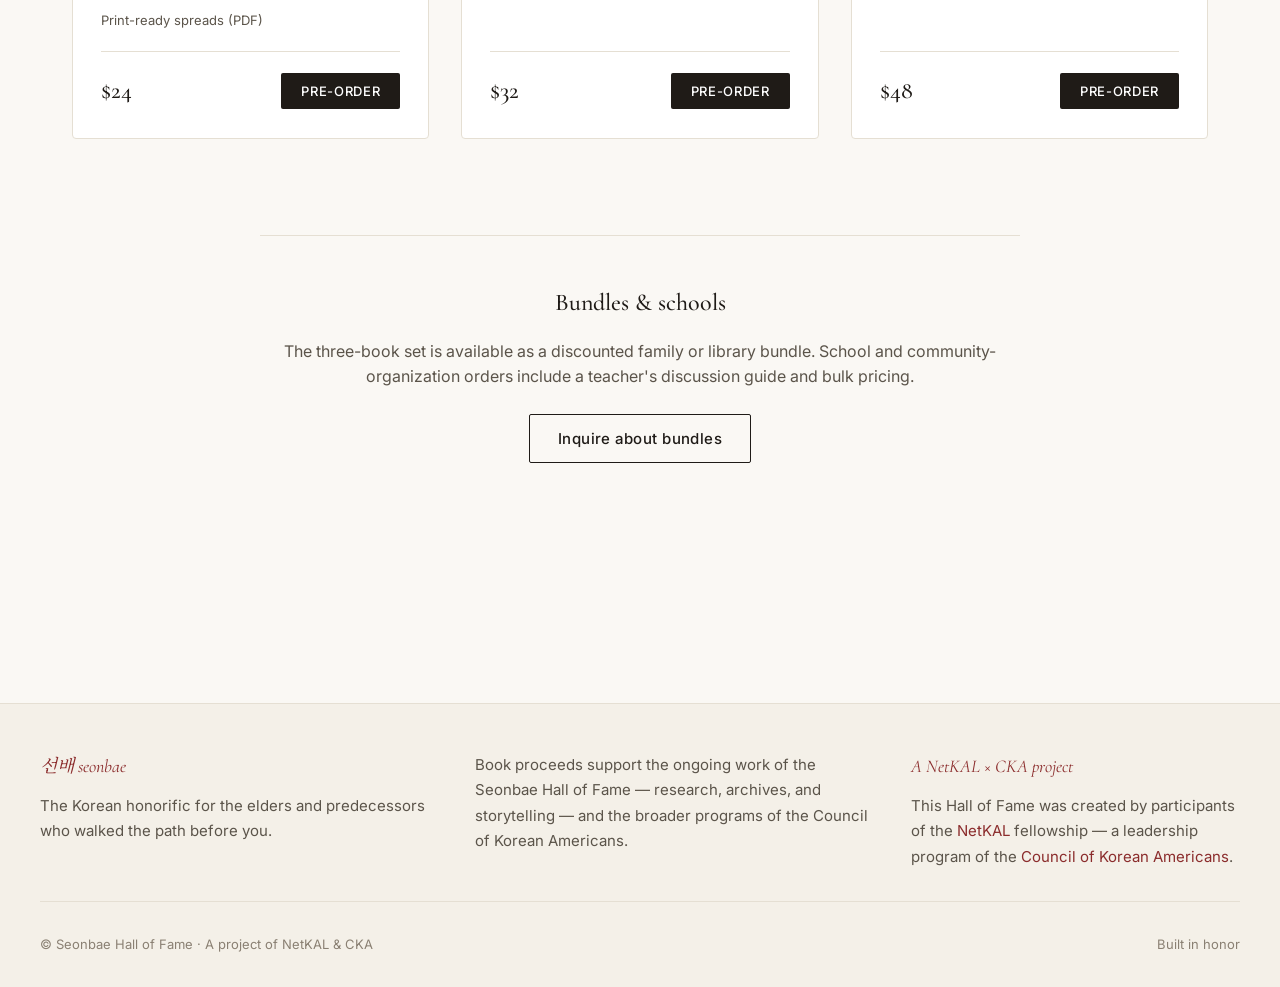
==== commit 42590362: "Host the children's book on-site and retitle Volume One - Add self-contained book.html reader: cover" ====
--- a/books.html
+++ b/books.html
@@ -33,7 +33,7 @@
       <h1 class="hero-title">The Seonbae Books</h1>
       <p class="hero-subtitle">Their stories, in three voices, for three generations.</p>
       <p class="hero-intro">
-        Each volume draws from the same 25 lives — written for a different reader, at a different stage of asking *who came before me, and what does that mean for me?*
+        Each volume draws from the same 25 lives — written for a different reader, at a different stage of asking <em>who came before me, and what does that mean for me?</em>
       </p>
       <hr class="hero-divider" />
     </section>
@@ -46,18 +46,18 @@
         <article class="book-card">
           <div class="book-cover book-cover-1">
             <div class="book-cover-mark">선배</div>
-            <div class="book-cover-title">Heroes Who<br/>Came Before</div>
-            <div class="book-cover-subtitle">Korean American stories<br/>for young readers</div>
+            <div class="book-cover-title">Big Dreams,<br/>Brave Hearts</div>
+            <div class="book-cover-subtitle">Korean American heroes<br/>for little readers</div>
             <div class="book-cover-volume">Volume One</div>
           </div>
           <div class="book-body">
-            <div class="book-audience">Ages 6–10 · Elementary</div>
-            <h3 class="book-title">Heroes Who Came Before</h3>
+            <div class="book-audience">Ages 5–7 · Early elementary</div>
+            <h3 class="book-title">Big Dreams, Brave Hearts</h3>
             <p class="book-description">
               Illustrated, one-page-per-life biographies of 25 Korean Americans, written for elementary readers. Designed for parents and teachers to read aloud and revisit — short enough to finish in one sitting, rich enough to come back to.
             </p>
-            <a class="book-read" href="https://github.com/DaeYi/NetKAL/blob/main/childrens-book/anthology.md" target="_blank" rel="noopener">📖 Read the illustrated edition — “Big Dreams, Brave Hearts” →</a>
-            <a class="book-read book-read-sub" href="https://github.com/DaeYi/NetKAL/blob/main/childrens-book/art/book-spreads.pdf" target="_blank" rel="noopener">Print-ready spreads (PDF)</a>
+            <a class="book-read" href="book.html">📖 Read the illustrated edition →</a>
+            <a class="book-read book-read-sub" href="downloads/big-dreams-brave-hearts-spreads.pdf" target="_blank" rel="noopener">Print-ready spreads (PDF)</a>
             <div class="book-footer">
               <div class="book-price">$24</div>
               <button class="book-buy" onclick="alert('Pre-order coming soon. This is a proof-of-concept demo.')">Pre-order</button>
--- a/css/styles.css
+++ b/css/styles.css
@@ -1238,3 +1238,141 @@
     border-radius: 0;
   }
 }
+
+/* ==============
+   Children's book reader (book.html)
+   ============== */
+
+.cbook-intro {
+  max-width: 760px;
+  margin: 0 auto;
+  padding: 3.5rem 2rem 1rem;
+  text-align: center;
+}
+.cbook-back {
+  display: inline-block;
+  font-family: var(--sans);
+  font-size: 0.875rem;
+  color: var(--accent);
+  text-decoration: none;
+  margin-bottom: 2rem;
+}
+.cbook-back:hover { text-decoration: underline; }
+.cbook-cover {
+  width: 320px;
+  max-width: 72%;
+  border-radius: 6px;
+  box-shadow: 0 14px 36px rgba(0, 0, 0, 0.20);
+  margin-bottom: 1.75rem;
+}
+.cbook-h1 {
+  font-family: var(--serif);
+  font-size: 2.75rem;
+  font-weight: 600;
+  color: var(--text-primary);
+  margin-bottom: 0.5rem;
+  line-height: 1.1;
+}
+.cbook-tagline {
+  font-family: var(--sans);
+  color: var(--text-secondary);
+  letter-spacing: 0.04em;
+  margin-bottom: 1.5rem;
+}
+.cbook-lede {
+  color: var(--text-secondary);
+  line-height: 1.75;
+  font-size: 1.0625rem;
+}
+
+.cbook-story {
+  max-width: 1040px;
+  margin: 0 auto;
+  padding: 3.25rem 2rem;
+  display: grid;
+  grid-template-columns: 1fr 1fr;
+  gap: 2.75rem;
+  align-items: center;
+  border-top: 1px solid var(--border);
+}
+.cbook-story:nth-of-type(even) .cbook-illus { order: 2; }
+.cbook-illus img {
+  width: 100%;
+  border-radius: 10px;
+  box-shadow: 0 10px 28px rgba(0, 0, 0, 0.16);
+  display: block;
+}
+.cbook-num {
+  font-family: var(--serif);
+  font-size: 1rem;
+  color: var(--accent);
+  letter-spacing: 0.1em;
+}
+.cbook-name {
+  font-family: var(--serif);
+  font-size: 2rem;
+  font-weight: 600;
+  color: var(--text-primary);
+  margin: 0.15rem 0 0.35rem;
+  line-height: 1.1;
+}
+.cbook-sub {
+  font-family: var(--sans);
+  font-weight: 600;
+  color: var(--accent);
+  margin-bottom: 0.3rem;
+}
+.cbook-dates {
+  font-style: italic;
+  color: var(--text-secondary);
+  font-size: 0.9rem;
+  margin-bottom: 1.1rem;
+}
+.cbook-body p {
+  color: var(--text-primary);
+  line-height: 1.78;
+  font-size: 1.0625rem;
+  margin-bottom: 0.85rem;
+}
+.cbook-learn {
+  margin-top: 1.25rem;
+  background: var(--bg-elevated);
+  border-left: 4px solid var(--accent);
+  border-radius: 6px;
+  padding: 0.9rem 1.15rem;
+  color: var(--text-secondary);
+  line-height: 1.6;
+}
+.cbook-learn strong { color: var(--accent); }
+
+.cbook-about {
+  max-width: 720px;
+  margin: 0 auto;
+  padding: 3.5rem 2rem 1rem;
+  text-align: center;
+  border-top: 1px solid var(--border);
+}
+.cbook-about h2 {
+  font-family: var(--serif);
+  font-size: 1.75rem;
+  font-weight: 600;
+  color: var(--text-primary);
+  margin-bottom: 1rem;
+}
+.cbook-about p {
+  color: var(--text-secondary);
+  line-height: 1.75;
+  margin-bottom: 1rem;
+}
+.cbook-kicker {
+  font-family: var(--serif);
+  font-style: italic;
+  font-size: 1.25rem;
+  color: var(--accent);
+}
+
+@media (max-width: 760px) {
+  .cbook-story { grid-template-columns: 1fr; gap: 1.5rem; }
+  .cbook-story:nth-of-type(even) .cbook-illus { order: 0; }
+  .cbook-name { font-size: 1.6rem; }
+}
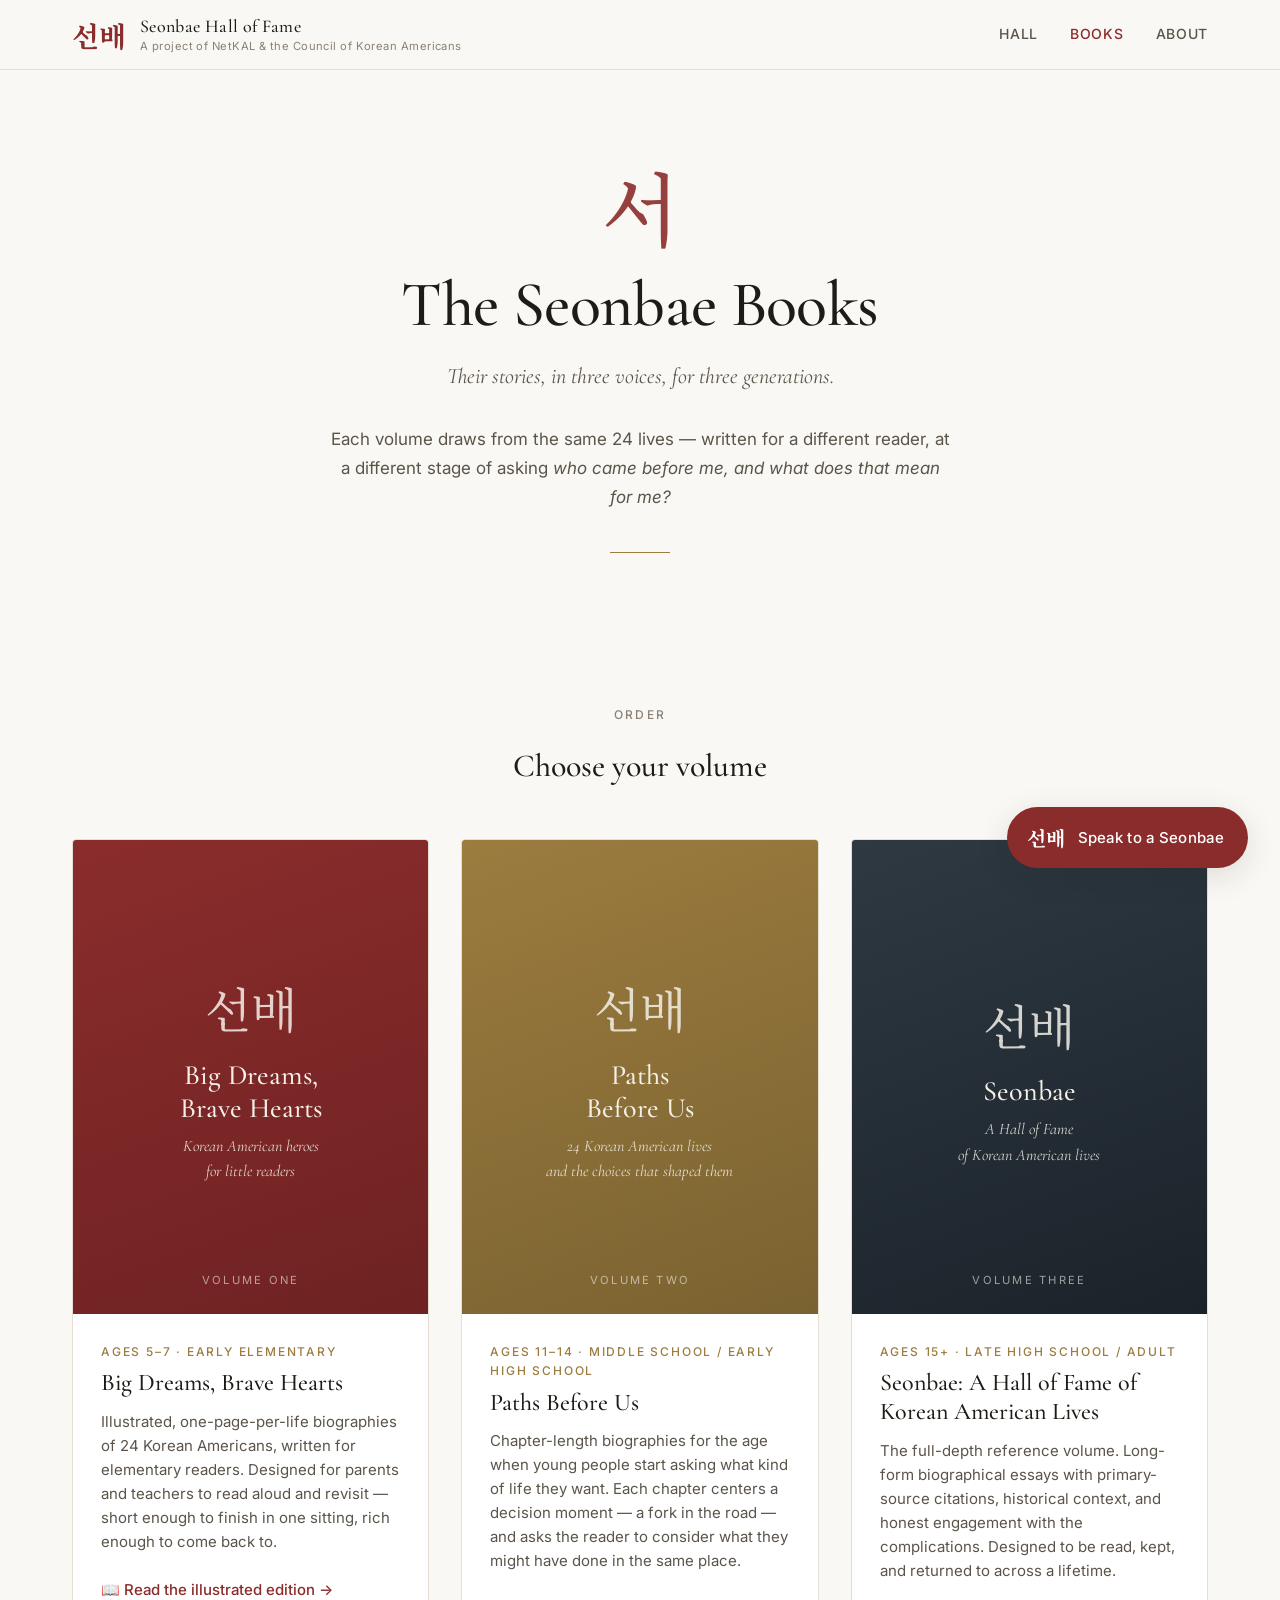
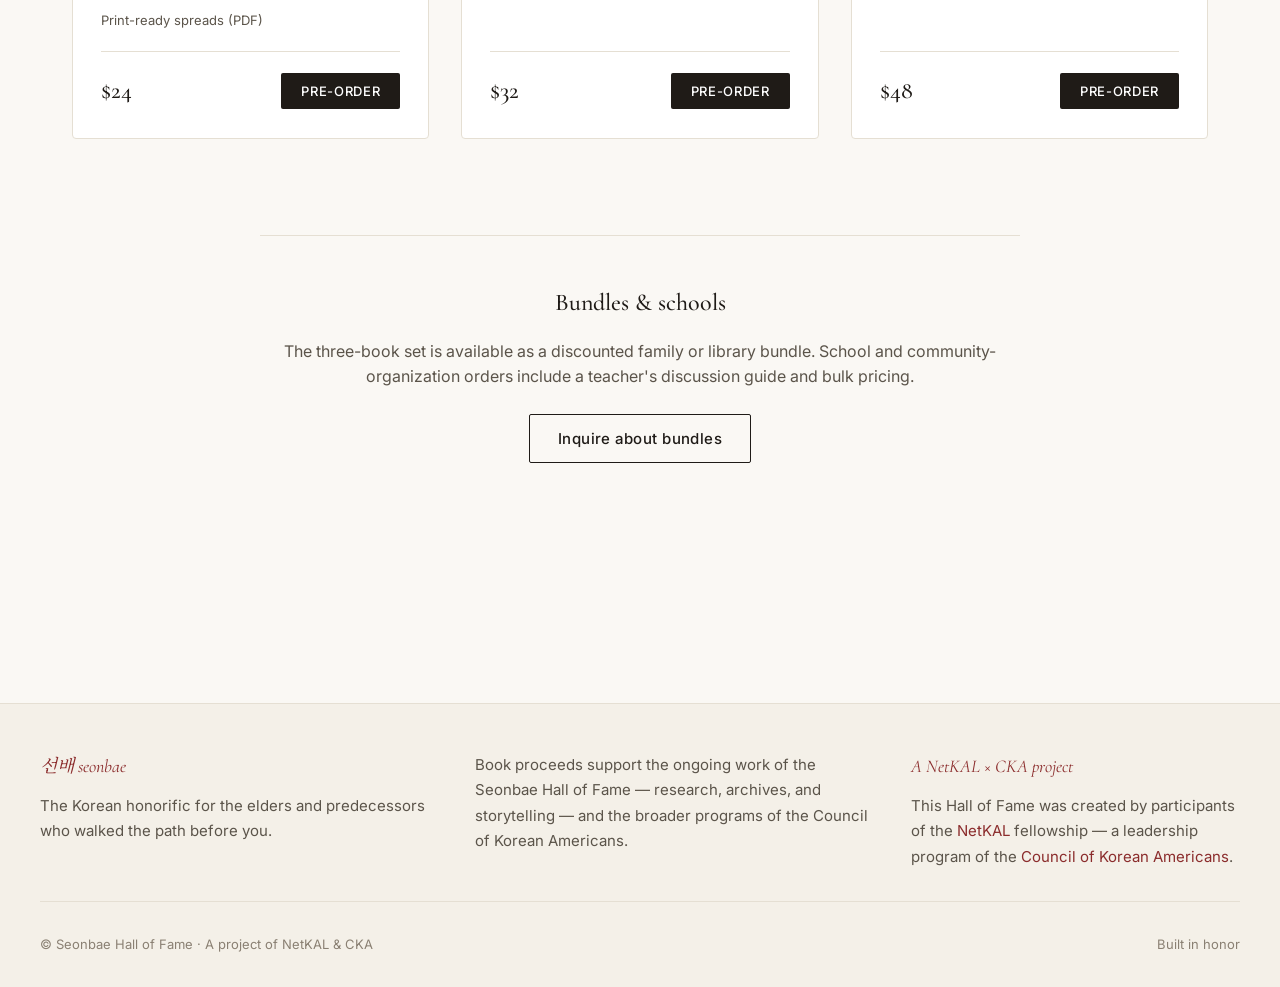
==== commit fe08ca76: "Reconcile life count to 24 on the Books page The books cover 24 heroes (Big Dreams, Brave Hearts and" ====
--- a/books.html
+++ b/books.html
@@ -33,7 +33,7 @@
       <h1 class="hero-title">The Seonbae Books</h1>
       <p class="hero-subtitle">Their stories, in three voices, for three generations.</p>
       <p class="hero-intro">
-        Each volume draws from the same 25 lives — written for a different reader, at a different stage of asking <em>who came before me, and what does that mean for me?</em>
+        Each volume draws from the same 24 lives — written for a different reader, at a different stage of asking <em>who came before me, and what does that mean for me?</em>
       </p>
       <hr class="hero-divider" />
     </section>
@@ -54,7 +54,7 @@
             <div class="book-audience">Ages 5–7 · Early elementary</div>
             <h3 class="book-title">Big Dreams, Brave Hearts</h3>
             <p class="book-description">
-              Illustrated, one-page-per-life biographies of 25 Korean Americans, written for elementary readers. Designed for parents and teachers to read aloud and revisit — short enough to finish in one sitting, rich enough to come back to.
+              Illustrated, one-page-per-life biographies of 24 Korean Americans, written for elementary readers. Designed for parents and teachers to read aloud and revisit — short enough to finish in one sitting, rich enough to come back to.
             </p>
             <a class="book-read" href="book.html">📖 Read the illustrated edition →</a>
             <a class="book-read book-read-sub" href="downloads/big-dreams-brave-hearts-spreads.pdf" target="_blank" rel="noopener">Print-ready spreads (PDF)</a>
@@ -69,7 +69,7 @@
           <div class="book-cover book-cover-2">
             <div class="book-cover-mark">선배</div>
             <div class="book-cover-title">Paths<br/>Before Us</div>
-            <div class="book-cover-subtitle">25 Korean American lives<br/>and the choices that shaped them</div>
+            <div class="book-cover-subtitle">24 Korean American lives<br/>and the choices that shaped them</div>
             <div class="book-cover-volume">Volume Two</div>
           </div>
           <div class="book-body">
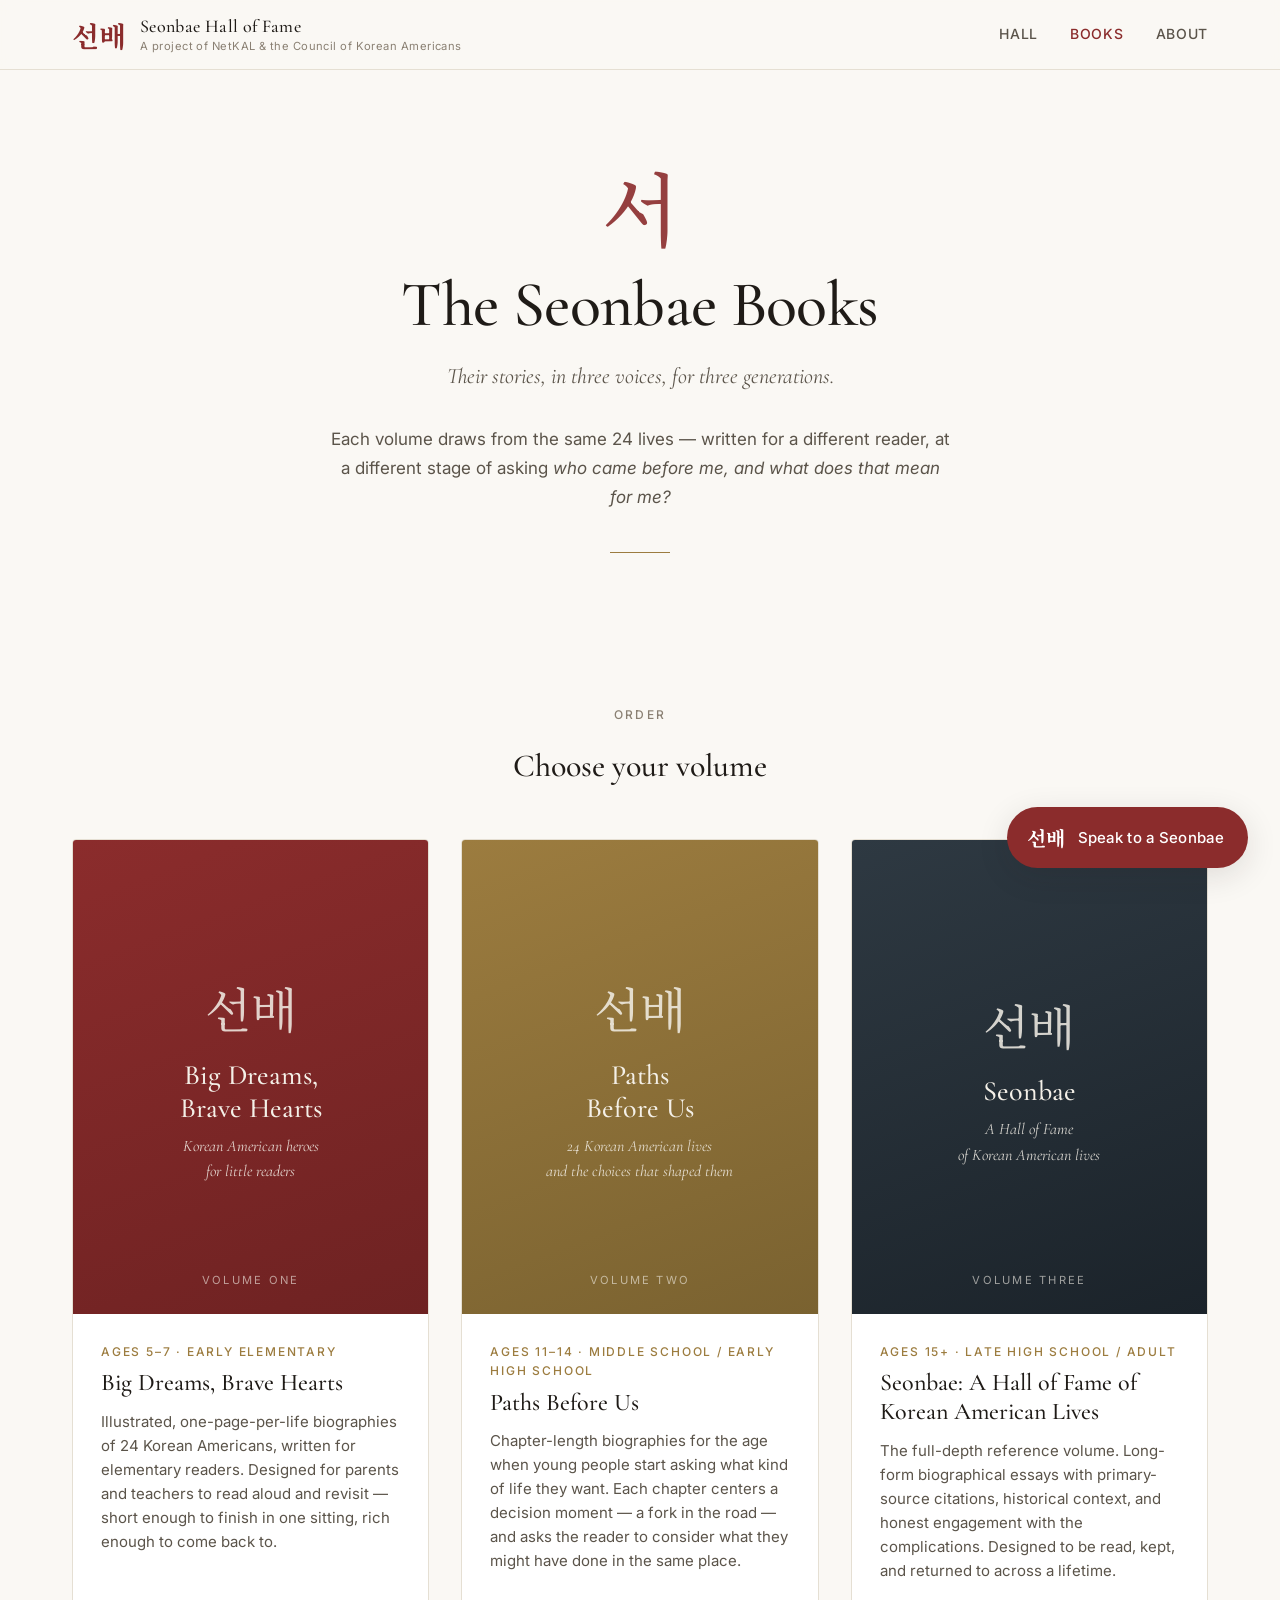
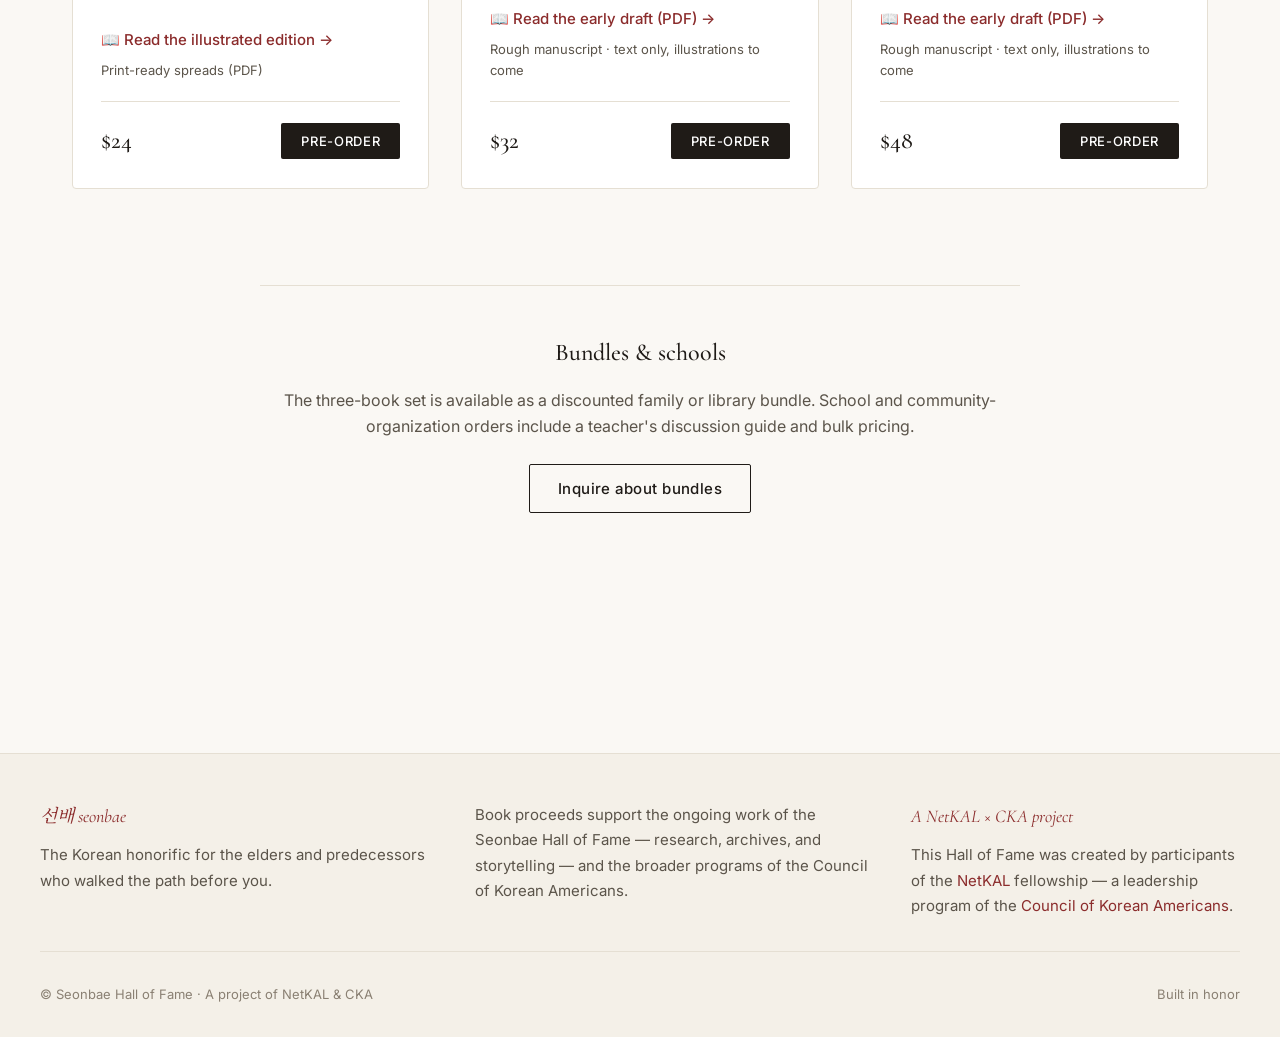
==== commit 5c97b599: "Remove GitHub link from Hall footer; add Vol 2 & 3 draft PDFs - index.html: drop the "View on GitHub" ====
--- a/books.html
+++ b/books.html
@@ -78,6 +78,8 @@
             <p class="book-description">
               Chapter-length biographies for the age when young people start asking what kind of life they want. Each chapter centers a decision moment — a fork in the road — and asks the reader to consider what they might have done in the same place.
             </p>
+            <a class="book-read" href="downloads/paths-before-us-draft.pdf" target="_blank" rel="noopener">📖 Read the early draft (PDF) →</a>
+            <span class="book-read book-read-sub">Rough manuscript · text only, illustrations to come</span>
             <div class="book-footer">
               <div class="book-price">$32</div>
               <button class="book-buy" onclick="alert('Pre-order coming soon. This is a proof-of-concept demo.')">Pre-order</button>
@@ -98,6 +100,8 @@
             <p class="book-description">
               The full-depth reference volume. Long-form biographical essays with primary-source citations, historical context, and honest engagement with the complications. Designed to be read, kept, and returned to across a lifetime.
             </p>
+            <a class="book-read" href="downloads/seonbae-architects-draft.pdf" target="_blank" rel="noopener">📖 Read the early draft (PDF) →</a>
+            <span class="book-read book-read-sub">Rough manuscript · text only, illustrations to come</span>
             <div class="book-footer">
               <div class="book-price">$48</div>
               <button class="book-buy" onclick="alert('Pre-order coming soon. This is a proof-of-concept demo.')">Pre-order</button>
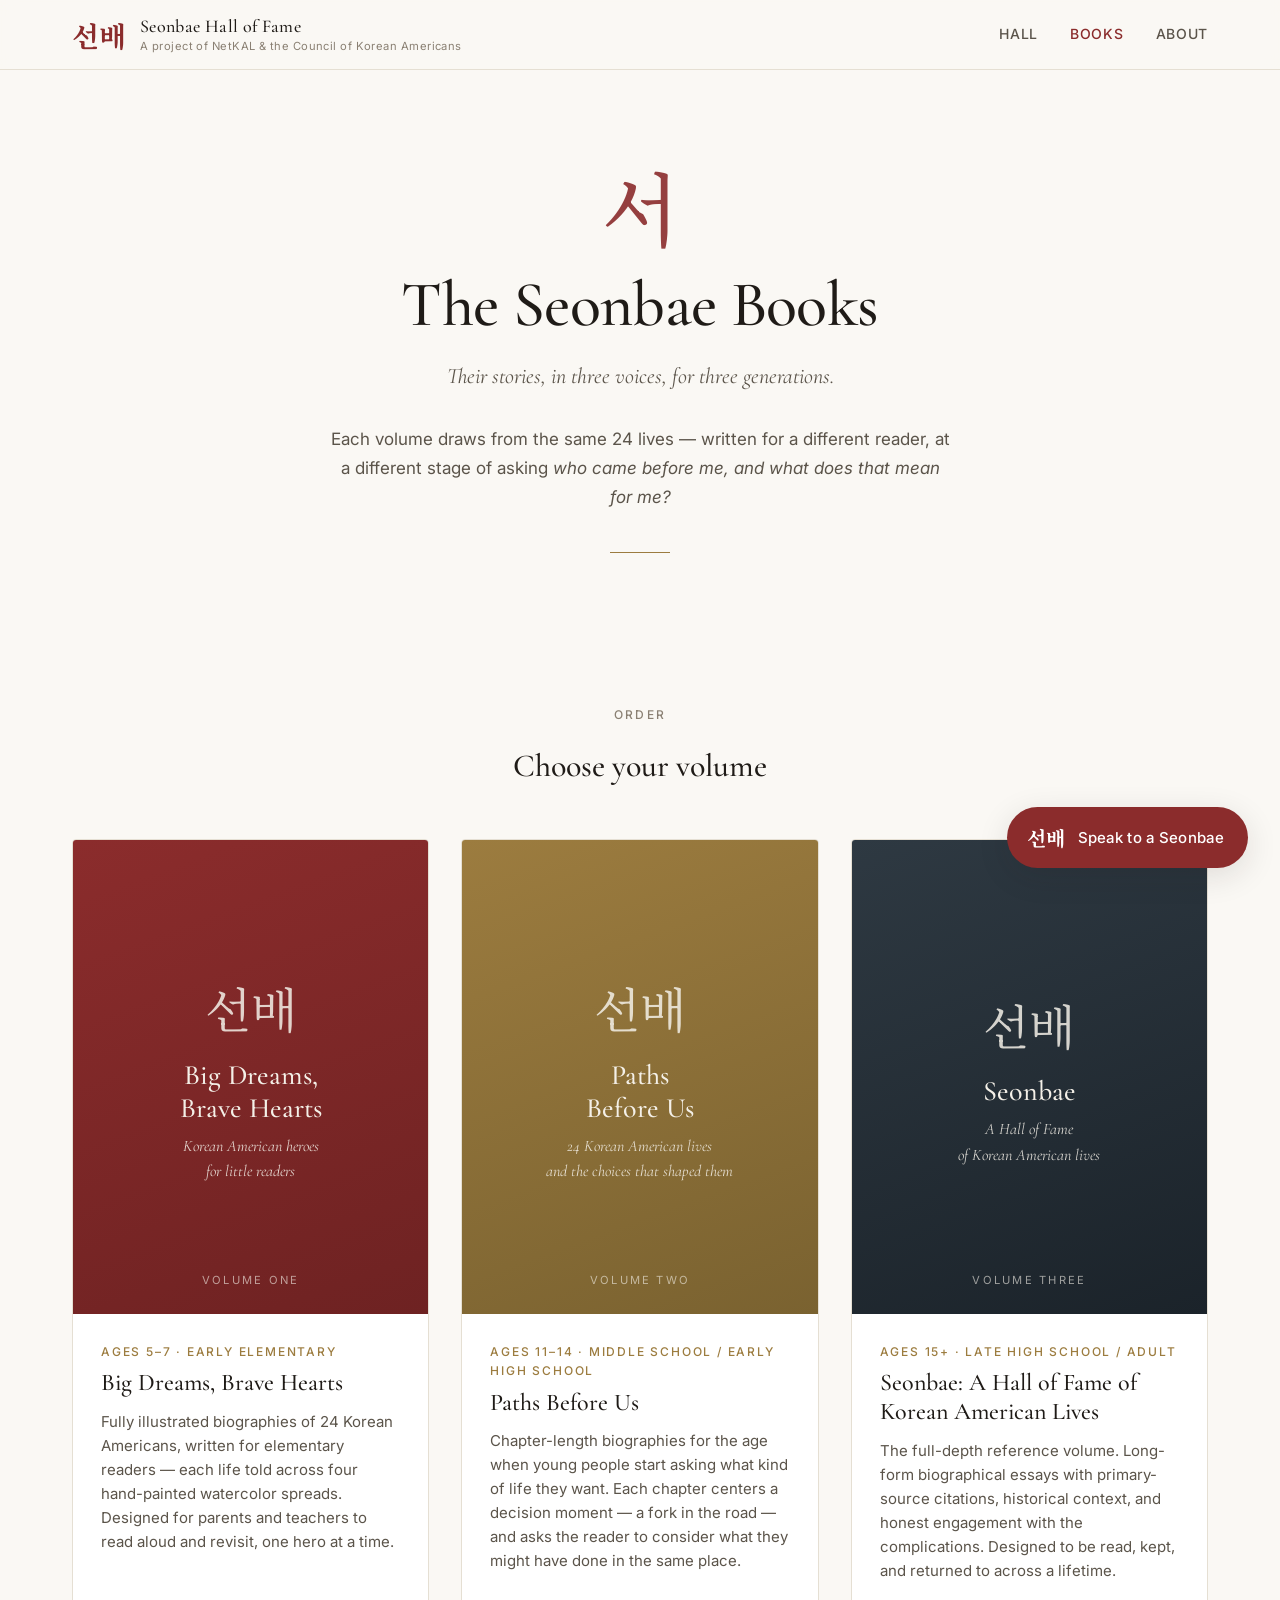
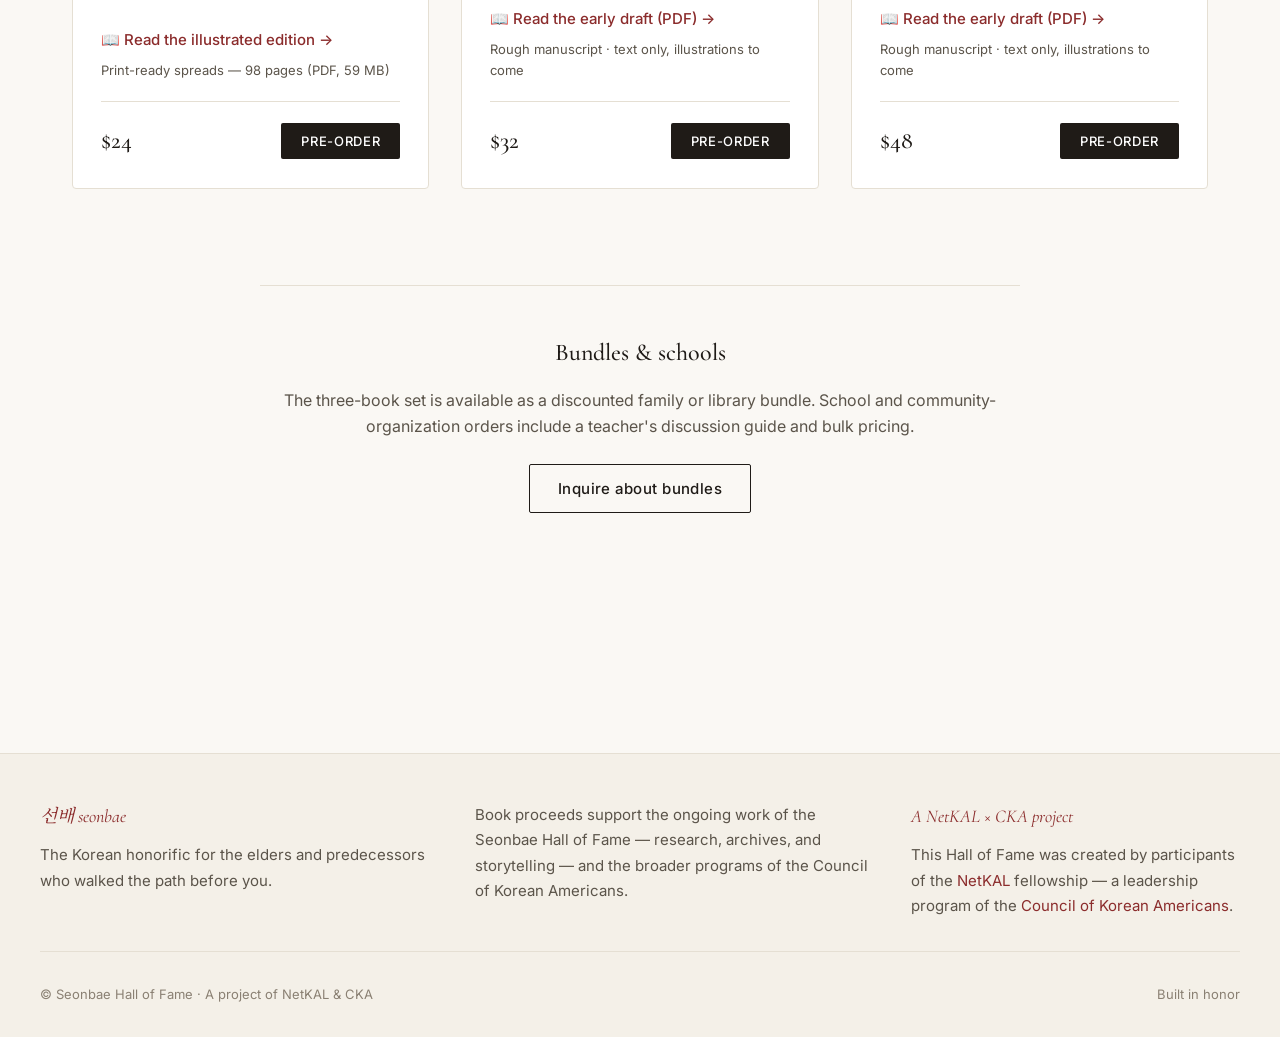
==== commit 0b92c98b: "Update Big Dreams, Brave Hearts to full illustrated spreads PDF Replace the Volume One download with" ====
--- a/books.html
+++ b/books.html
@@ -54,10 +54,10 @@
             <div class="book-audience">Ages 5–7 · Early elementary</div>
             <h3 class="book-title">Big Dreams, Brave Hearts</h3>
             <p class="book-description">
-              Illustrated, one-page-per-life biographies of 24 Korean Americans, written for elementary readers. Designed for parents and teachers to read aloud and revisit — short enough to finish in one sitting, rich enough to come back to.
+              Fully illustrated biographies of 24 Korean Americans, written for elementary readers — each life told across four hand-painted watercolor spreads. Designed for parents and teachers to read aloud and revisit, one hero at a time.
             </p>
             <a class="book-read" href="book.html">📖 Read the illustrated edition →</a>
-            <a class="book-read book-read-sub" href="downloads/big-dreams-brave-hearts-spreads.pdf" target="_blank" rel="noopener">Print-ready spreads (PDF)</a>
+            <a class="book-read book-read-sub" href="downloads/big-dreams-brave-hearts-spreads.pdf" target="_blank" rel="noopener">Print-ready spreads — 98 pages (PDF, 59 MB)</a>
             <div class="book-footer">
               <div class="book-price">$24</div>
               <button class="book-buy" onclick="alert('Pre-order coming soon. This is a proof-of-concept demo.')">Pre-order</button>
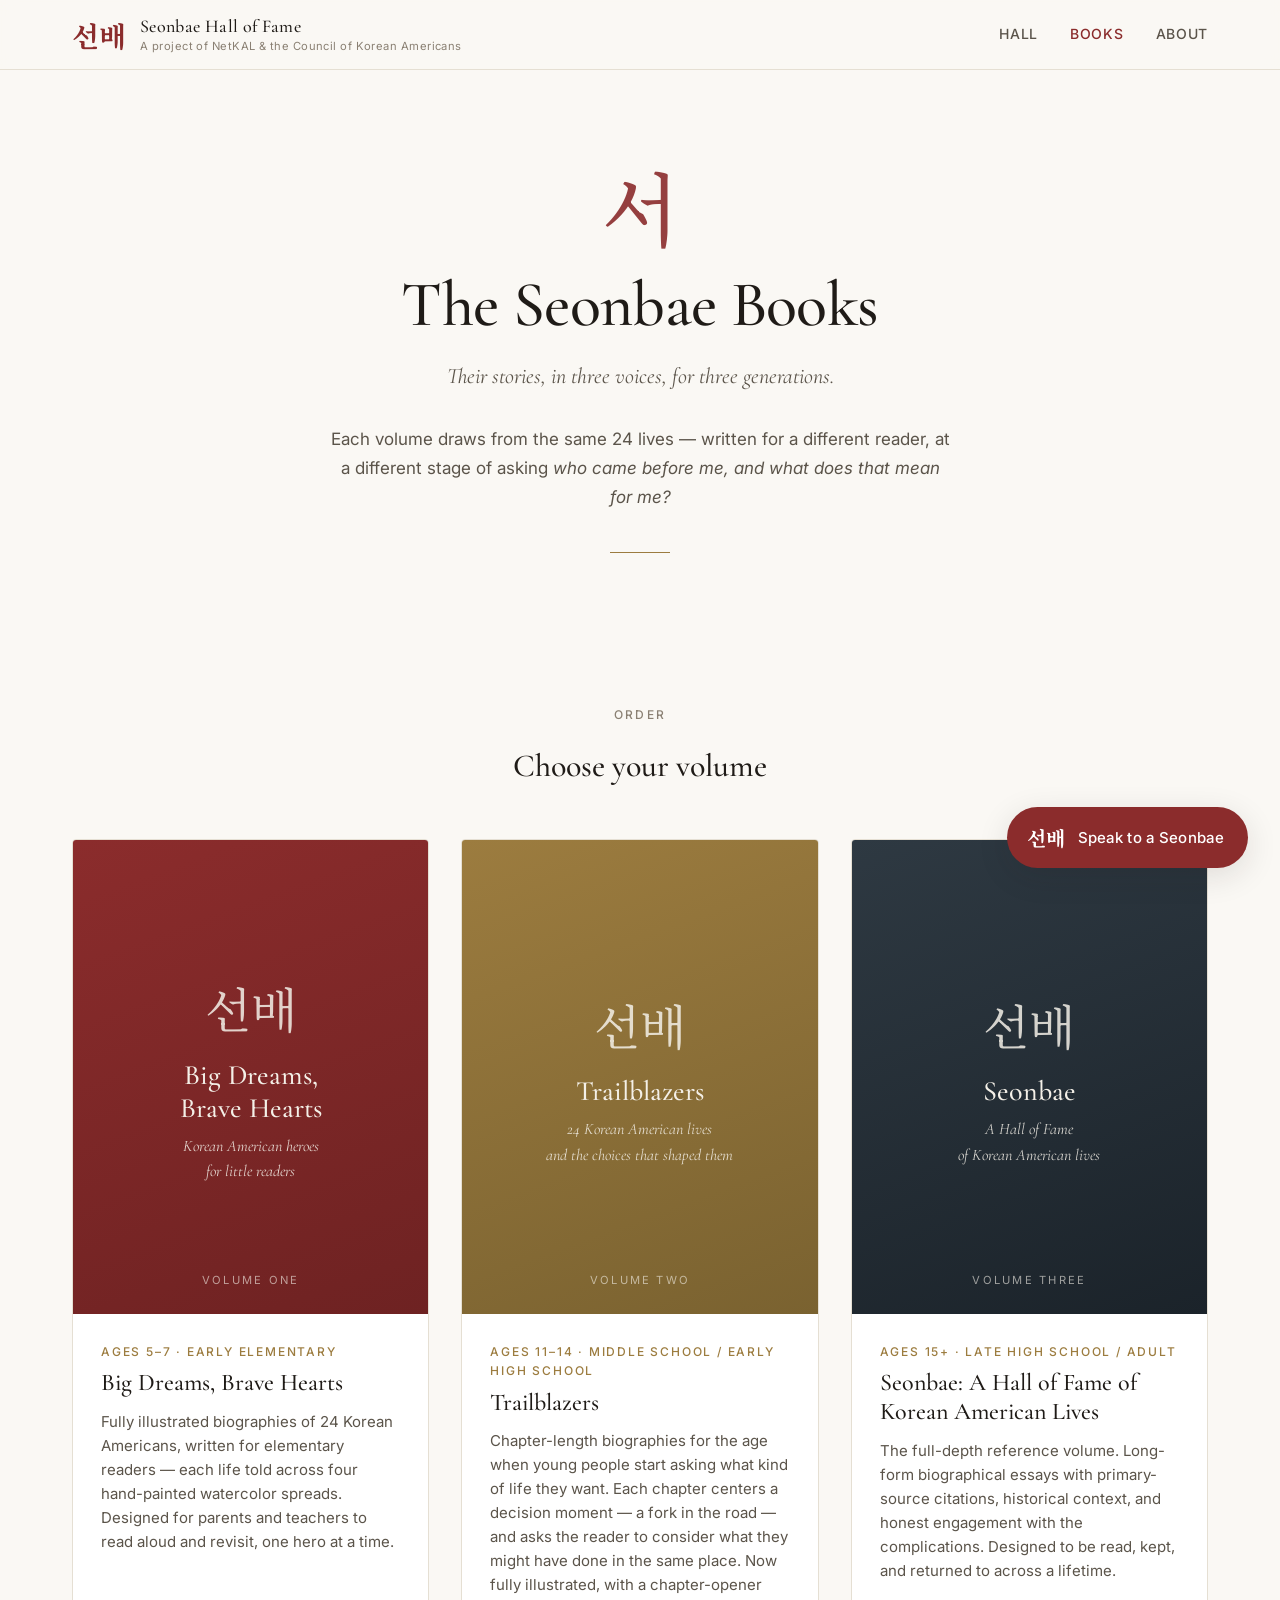
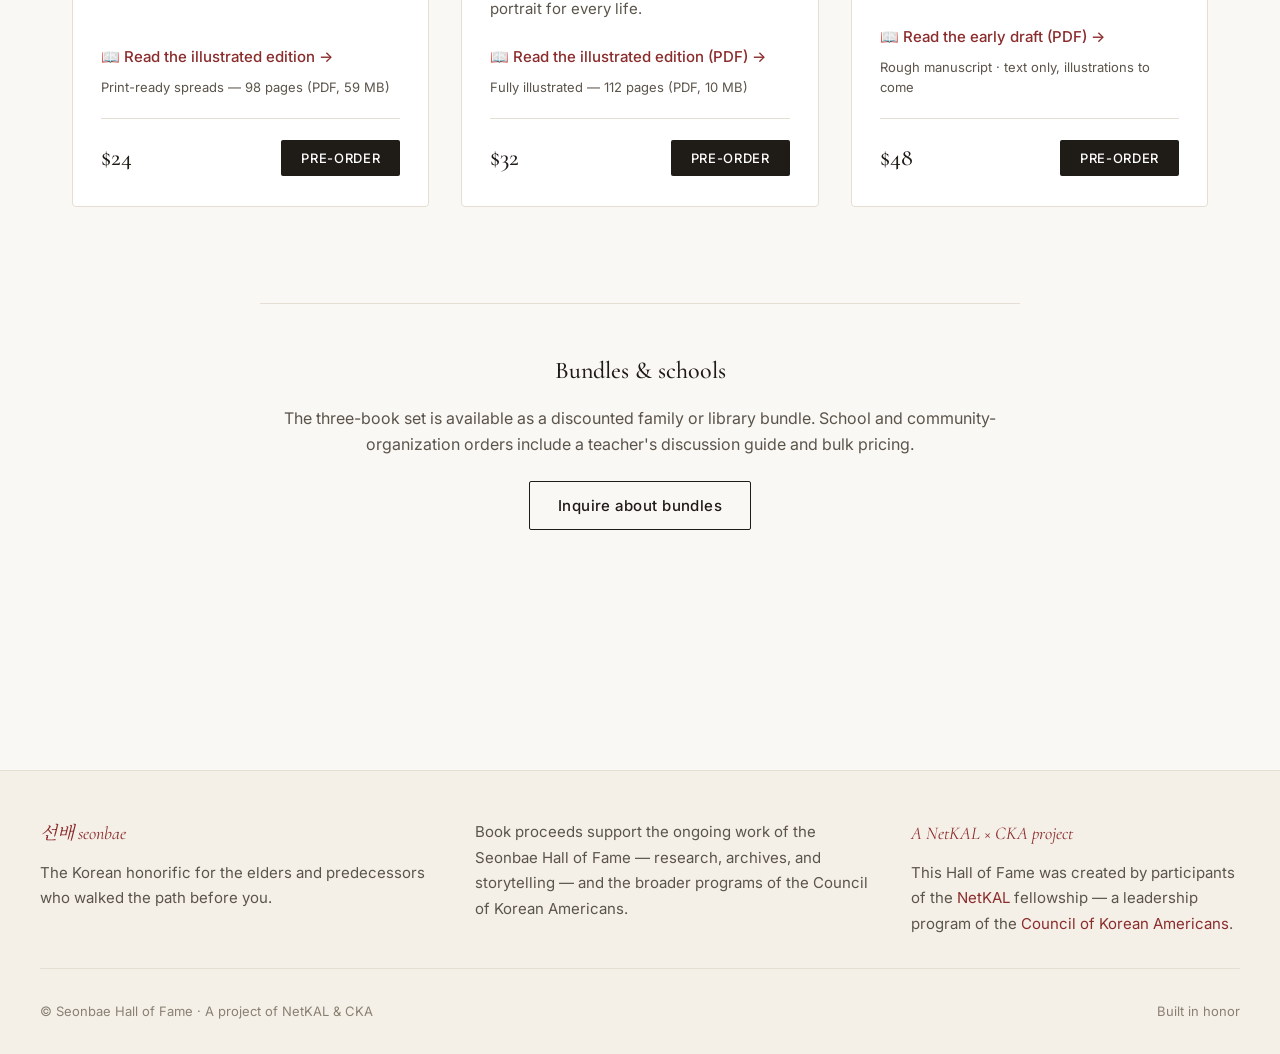
==== commit 791888db: "Books page: publish illustrated Trailblazers PDF (Volume Two) Replace the text-only "Paths Before Us" ====
--- a/books.html
+++ b/books.html
@@ -68,18 +68,18 @@
         <article class="book-card">
           <div class="book-cover book-cover-2">
             <div class="book-cover-mark">선배</div>
-            <div class="book-cover-title">Paths<br/>Before Us</div>
+            <div class="book-cover-title">Trailblazers</div>
             <div class="book-cover-subtitle">24 Korean American lives<br/>and the choices that shaped them</div>
             <div class="book-cover-volume">Volume Two</div>
           </div>
           <div class="book-body">
             <div class="book-audience">Ages 11–14 · Middle school / Early high school</div>
-            <h3 class="book-title">Paths Before Us</h3>
+            <h3 class="book-title">Trailblazers</h3>
             <p class="book-description">
-              Chapter-length biographies for the age when young people start asking what kind of life they want. Each chapter centers a decision moment — a fork in the road — and asks the reader to consider what they might have done in the same place.
+              Chapter-length biographies for the age when young people start asking what kind of life they want. Each chapter centers a decision moment — a fork in the road — and asks the reader to consider what they might have done in the same place. Now fully illustrated, with a chapter-opener portrait for every life.
             </p>
-            <a class="book-read" href="downloads/paths-before-us-draft.pdf" target="_blank" rel="noopener">📖 Read the early draft (PDF) →</a>
-            <span class="book-read book-read-sub">Rough manuscript · text only, illustrations to come</span>
+            <a class="book-read" href="downloads/trailblazers.pdf" target="_blank" rel="noopener">📖 Read the illustrated edition (PDF) →</a>
+            <span class="book-read book-read-sub">Fully illustrated — 112 pages (PDF, 10 MB)</span>
             <div class="book-footer">
               <div class="book-price">$32</div>
               <button class="book-buy" onclick="alert('Pre-order coming soon. This is a proof-of-concept demo.')">Pre-order</button>
